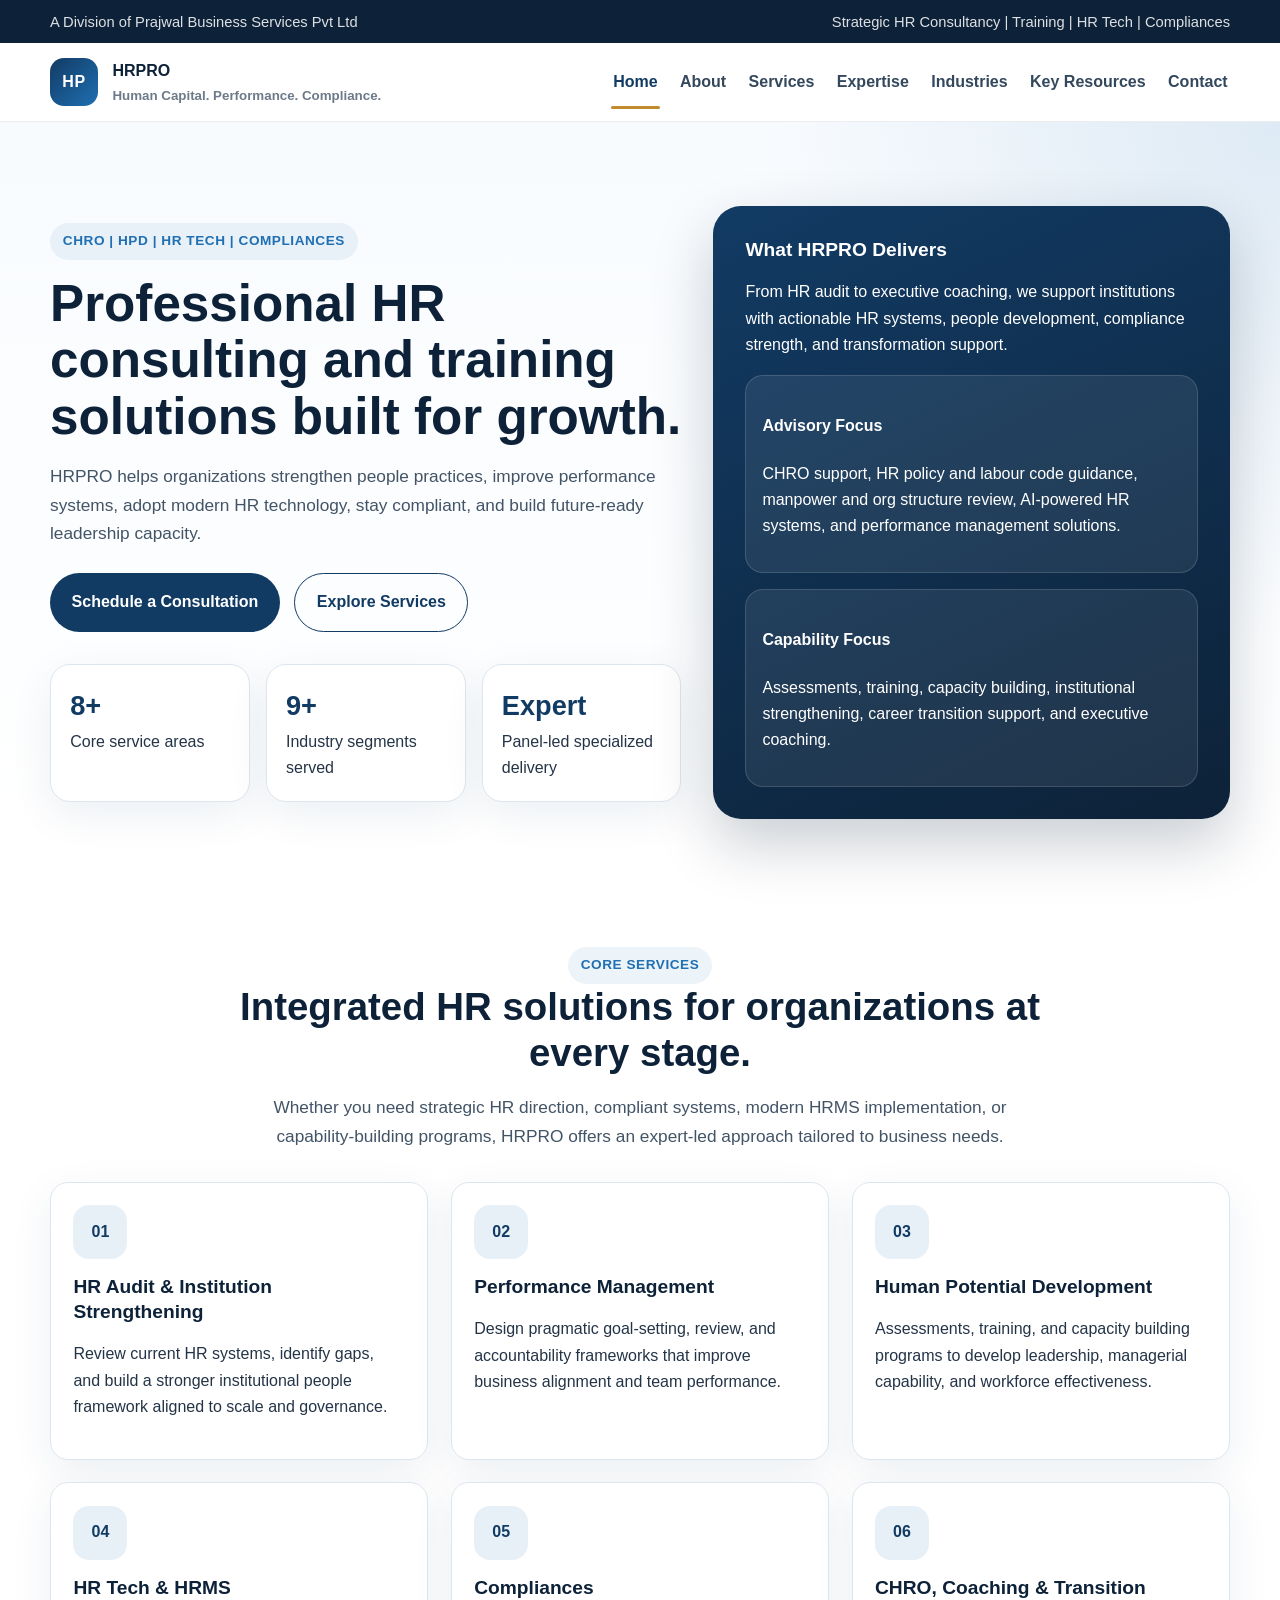
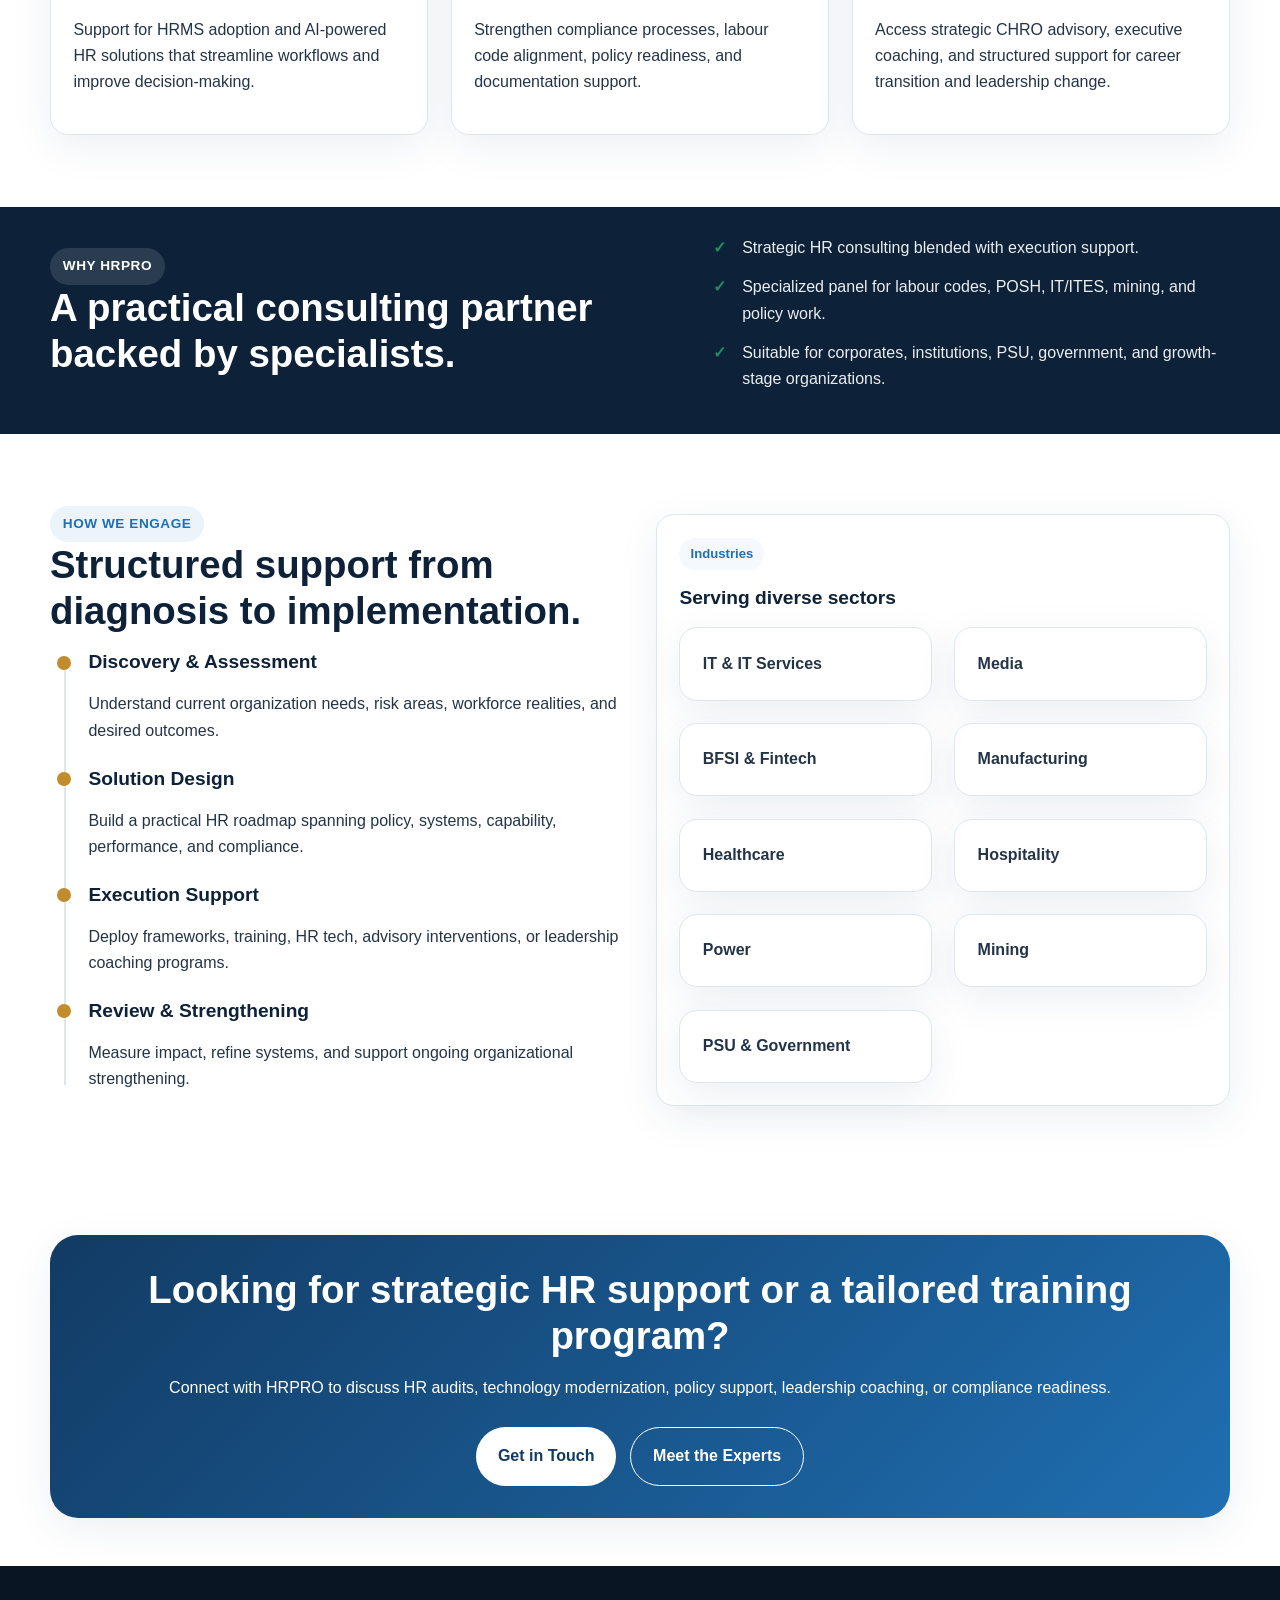
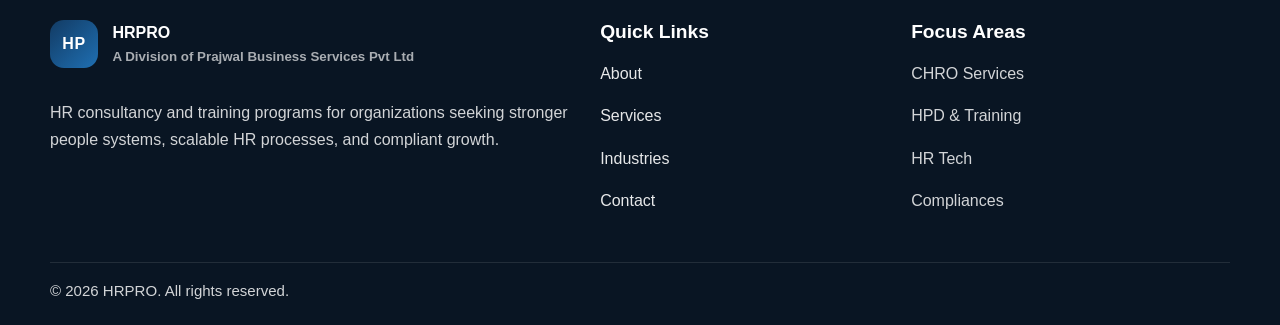
==== index.html @ 4785f55f "Initial commit - HRPro website" ====
<!DOCTYPE html>
<html lang="en">
<head>
  <meta charset="UTF-8" />
  <meta name="viewport" content="width=device-width, initial-scale=1.0" />
  <meta name="description" content="HRPRO offers HR consultancy, training, CHRO services, HR tech, compliances, coaching, and institution strengthening solutions across industries." />
  <title>HRPRO | Strategic HR Consultancy & Training</title>
  <link rel="stylesheet" href="assets/css/styles.css" />
</head>
<body>
  <div class="topbar">
    <div class="container">
      <div>A Division of Prajwal Business Services Pvt Ltd</div>
      <div>Strategic HR Consultancy | Training | HR Tech | Compliances</div>
    </div>
  </div>

  <header>
    <div class="container nav-wrap">
      <a class="logo" href="index.html">
        <span class="logo-mark">HP</span>
        <span>HRPRO<small>Human Capital. Performance. Compliance.</small></span>
      </a>
      <button class="mobile-toggle" aria-label="Toggle menu">☰</button>
      <nav class="nav-links">
        <a href="index.html">Home</a>
        <a href="about.html">About</a>
        <a href="services.html">Services</a>
        <a href="expertise.html">Expertise</a>
        <a href="industries.html">Industries</a>
        <a href="team.html">Key Resources</a>
        <a href="contact.html">Contact</a>
      </nav>
    </div>
  </header>

  <main>
    <section class="hero">
      <div class="container hero-grid">
        <div>
          <span class="eyebrow">CHRO | HPD | HR Tech | Compliances</span>
          <h1>Professional HR consulting and training solutions built for growth.</h1>
          <p class="lead">HRPRO helps organizations strengthen people practices, improve performance systems, adopt modern HR technology, stay compliant, and build future-ready leadership capacity.</p>
          <div class="btn-group">
            <a class="btn btn-primary" href="contact.html">Schedule a Consultation</a>
            <a class="btn btn-outline" href="services.html">Explore Services</a>
          </div>
          <div class="hero-stats">
            <div class="stat-box"><strong>8+</strong><span>Core service areas</span></div>
            <div class="stat-box"><strong>9+</strong><span>Industry segments served</span></div>
            <div class="stat-box"><strong>Expert</strong><span>Panel-led specialized delivery</span></div>
          </div>
        </div>
        <div class="hero-panel">
          <h3>What HRPRO Delivers</h3>
          <p>From HR audit to executive coaching, we support institutions with actionable HR systems, people development, compliance strength, and transformation support.</p>
          <div class="mini-card">
            <h4>Advisory Focus</h4>
            <p>CHRO support, HR policy and labour code guidance, manpower and org structure review, AI-powered HR systems, and performance management solutions.</p>
          </div>
          <div class="mini-card">
            <h4>Capability Focus</h4>
            <p>Assessments, training, capacity building, institutional strengthening, career transition support, and executive coaching.</p>
          </div>
        </div>
      </div>
    </section>

    <section class="section">
      <div class="container">
        <div class="center" style="max-width:820px;margin:0 auto 2rem;">
          <span class="eyebrow">Core Services</span>
          <h2>Integrated HR solutions for organizations at every stage.</h2>
          <p class="lead" style="margin-inline:auto;">Whether you need strategic HR direction, compliant systems, modern HRMS implementation, or capability-building programs, HRPRO offers an expert-led approach tailored to business needs.</p>
        </div>
        <div class="grid grid-3">
          <article class="card service-card">
            <div class="icon">01</div>
            <h3>HR Audit & Institution Strengthening</h3>
            <p>Review current HR systems, identify gaps, and build a stronger institutional people framework aligned to scale and governance.</p>
          </article>
          <article class="card service-card">
            <div class="icon">02</div>
            <h3>Performance Management</h3>
            <p>Design pragmatic goal-setting, review, and accountability frameworks that improve business alignment and team performance.</p>
          </article>
          <article class="card service-card">
            <div class="icon">03</div>
            <h3>Human Potential Development</h3>
            <p>Assessments, training, and capacity building programs to develop leadership, managerial capability, and workforce effectiveness.</p>
          </article>
          <article class="card service-card">
            <div class="icon">04</div>
            <h3>HR Tech & HRMS</h3>
            <p>Support for HRMS adoption and AI-powered HR solutions that streamline workflows and improve decision-making.</p>
          </article>
          <article class="card service-card">
            <div class="icon">05</div>
            <h3>Compliances</h3>
            <p>Strengthen compliance processes, labour code alignment, policy readiness, and documentation support.</p>
          </article>
          <article class="card service-card">
            <div class="icon">06</div>
            <h3>CHRO, Coaching & Transition</h3>
            <p>Access strategic CHRO advisory, executive coaching, and structured support for career transition and leadership change.</p>
          </article>
        </div>
      </div>
    </section>

    <section class="strip">
      <div class="container">
        <div>
          <span class="eyebrow" style="background:rgba(255,255,255,.12);color:#fff;">Why HRPRO</span>
          <h2 style="color:#fff;">A practical consulting partner backed by specialists.</h2>
        </div>
        <ul class="checklist" style="color:rgba(255,255,255,.92);margin:0;">
          <li>Strategic HR consulting blended with execution support.</li>
          <li>Specialized panel for labour codes, POSH, IT/ITES, mining, and policy work.</li>
          <li>Suitable for corporates, institutions, PSU, government, and growth-stage organizations.</li>
        </ul>
      </div>
    </section>

    <section class="section">
      <div class="container split">
        <div>
          <span class="eyebrow">How We Engage</span>
          <h2>Structured support from diagnosis to implementation.</h2>
          <div class="timeline">
            <div class="timeline-item">
              <h3>Discovery & Assessment</h3>
              <p>Understand current organization needs, risk areas, workforce realities, and desired outcomes.</p>
            </div>
            <div class="timeline-item">
              <h3>Solution Design</h3>
              <p>Build a practical HR roadmap spanning policy, systems, capability, performance, and compliance.</p>
            </div>
            <div class="timeline-item">
              <h3>Execution Support</h3>
              <p>Deploy frameworks, training, HR tech, advisory interventions, or leadership coaching programs.</p>
            </div>
            <div class="timeline-item">
              <h3>Review & Strengthening</h3>
              <p>Measure impact, refine systems, and support ongoing organizational strengthening.</p>
            </div>
          </div>
        </div>
        <div class="card">
          <span class="badge">Industries</span>
          <h3 style="margin-top:1rem;">Serving diverse sectors</h3>
          <div class="grid grid-2" style="margin-top:1rem;">
            <div class="card industry-card"><strong>IT & IT Services</strong></div>
            <div class="card industry-card"><strong>Media</strong></div>
            <div class="card industry-card"><strong>BFSI & Fintech</strong></div>
            <div class="card industry-card"><strong>Manufacturing</strong></div>
            <div class="card industry-card"><strong>Healthcare</strong></div>
            <div class="card industry-card"><strong>Hospitality</strong></div>
            <div class="card industry-card"><strong>Power</strong></div>
            <div class="card industry-card"><strong>Mining</strong></div>
            <div class="card industry-card"><strong>PSU & Government</strong></div>
          </div>
        </div>
      </div>
    </section>

    <section class="section-sm">
      <div class="container">
        <div class="cta-box center">
          <h2>Looking for strategic HR support or a tailored training program?</h2>
          <p>Connect with HRPRO to discuss HR audits, technology modernization, policy support, leadership coaching, or compliance readiness.</p>
          <div class="btn-group" style="justify-content:center;">
            <a class="btn btn-primary" href="contact.html" style="background:#fff;color:var(--primary);">Get in Touch</a>
            <a class="btn btn-outline" href="team.html" style="border-color:#fff;color:#fff;">Meet the Experts</a>
          </div>
        </div>
      </div>
    </section>
  </main>

  <footer>
    <div class="container footer-grid">
      <div>
        <a class="logo" href="index.html" style="color:#fff; margin-bottom:1rem; display:inline-flex;">
          <span class="logo-mark">HP</span>
          <span>HRPRO<small style="color:rgba(255,255,255,.65);">A Division of Prajwal Business Services Pvt Ltd</small></span>
        </a>
        <p>HR consultancy and training programs for organizations seeking stronger people systems, scalable HR processes, and compliant growth.</p>
      </div>
      <div>
        <h3 style="color:#fff;">Quick Links</h3>
        <p><a href="about.html">About</a></p>
        <p><a href="services.html">Services</a></p>
        <p><a href="industries.html">Industries</a></p>
        <p><a href="contact.html">Contact</a></p>
      </div>
      <div>
        <h3 style="color:#fff;">Focus Areas</h3>
        <p>CHRO Services</p>
        <p>HPD & Training</p>
        <p>HR Tech</p>
        <p>Compliances</p>
      </div>
    </div>
    <div class="container footer-bottom">© 2026 HRPRO. All rights reserved.</div>
  </footer>
  <script src="assets/js/script.js"></script>
</body>
</html>
---- assets/css/styles.css ----
:root {
  --primary: #123b64;
  --secondary: #1f6fb2;
  --accent: #c28b2c;
  --dark: #0d2238;
  --text: #243447;
  --muted: #6c7a89;
  --light: #f5f8fc;
  --white: #ffffff;
  --border: #dde6ef;
  --success: #1f8f5f;
  --danger: #c94343;
  --shadow: 0 12px 40px rgba(18, 59, 100, 0.08);
  --radius: 18px;
  --container: 1180px;
}

* { box-sizing: border-box; }
html { scroll-behavior: smooth; }
body {
  margin: 0;
  font-family: Arial, Helvetica, sans-serif;
  color: var(--text);
  background: var(--white);
  line-height: 1.65;
}
img { max-width: 100%; display: block; }
a { color: inherit; text-decoration: none; }
ul { padding-left: 1.1rem; }
.container { width: min(100% - 2rem, var(--container)); margin: 0 auto; }
.section { padding: 72px 0; }
.section-sm { padding: 48px 0; }
.eyebrow {
  display: inline-flex;
  align-items: center;
  gap: .45rem;
  padding: .45rem .8rem;
  border-radius: 999px;
  background: rgba(31,111,178,.08);
  color: var(--secondary);
  font-size: .85rem;
  font-weight: 700;
  letter-spacing: .04em;
  text-transform: uppercase;
}
.page-hero .eyebrow, .hero .eyebrow { margin-bottom: 1rem; }
.h1, h1 { font-size: clamp(2rem, 4vw, 3.6rem); line-height: 1.1; margin: 0 0 1rem; color: var(--dark); }
.h2, h2 { font-size: clamp(1.6rem, 3vw, 2.4rem); line-height: 1.2; margin: 0 0 1rem; color: var(--dark); }
.h3, h3 { font-size: 1.2rem; line-height: 1.3; margin: 0 0 .7rem; color: var(--dark); }
p.lead { font-size: 1.08rem; color: #425466; max-width: 760px; }
.muted { color: var(--muted); }
.center { text-align: center; }
.grid { display: grid; gap: 1.4rem; }
.grid-2 { grid-template-columns: repeat(2, minmax(0, 1fr)); }
.grid-3 { grid-template-columns: repeat(3, minmax(0, 1fr)); }
.grid-4 { grid-template-columns: repeat(4, minmax(0, 1fr)); }
.card {
  background: var(--white);
  border: 1px solid var(--border);
  border-radius: var(--radius);
  padding: 1.4rem;
  box-shadow: var(--shadow);
}
.badge {
  display: inline-block;
  padding: .35rem .7rem;
  border-radius: 999px;
  background: var(--light);
  color: var(--secondary);
  font-size: .82rem;
  font-weight: 700;
}
.btn-group { display: flex; flex-wrap: wrap; gap: .9rem; margin-top: 1.6rem; }
.btn {
  display: inline-flex;
  align-items: center;
  justify-content: center;
  gap: .5rem;
  border: none;
  border-radius: 999px;
  padding: .95rem 1.35rem;
  font-weight: 700;
  transition: .25s ease;
  cursor: pointer;
}
.btn-primary { background: var(--primary); color: var(--white); }
.btn-primary:hover { background: var(--dark); transform: translateY(-1px); }
.btn-outline { border: 1px solid var(--primary); color: var(--primary); background: transparent; }
.btn-outline:hover { background: var(--light); }
.topbar {
  background: var(--dark);
  color: rgba(255,255,255,.86);
  font-size: .92rem;
}
.topbar .container {
  display: flex;
  align-items: center;
  justify-content: space-between;
  gap: 1rem;
  padding: .6rem 0;
}
header {
  position: sticky;
  top: 0;
  z-index: 50;
  background: rgba(255,255,255,.95);
  backdrop-filter: blur(8px);
  border-bottom: 1px solid rgba(13,34,56,.08);
}
.nav-wrap {
  display: flex;
  align-items: center;
  justify-content: space-between;
  gap: 1.2rem;
  min-height: 78px;
}
.logo {
  display: flex;
  align-items: center;
  gap: .9rem;
  font-weight: 800;
  color: var(--dark);
}
.logo-mark {
  width: 48px;
  height: 48px;
  border-radius: 14px;
  display: grid;
  place-items: center;
  color: white;
  background: linear-gradient(135deg, var(--primary), var(--secondary));
  font-weight: 800;
  letter-spacing: .04em;
}
.logo small { display: block; color: var(--muted); font-weight: 600; }
.nav-links {
  display: flex;
  align-items: center;
  gap: 1.1rem;
}
.nav-links a {
  font-weight: 700;
  color: #34485d;
  padding: .5rem .15rem;
  position: relative;
}
.nav-links a.active,
.nav-links a:hover { color: var(--primary); }
.nav-links a.active::after,
.nav-links a:hover::after {
  content: "";
  position: absolute;
  left: 0; right: 0; bottom: -.35rem;
  height: 3px;
  border-radius: 999px;
  background: var(--accent);
}
.mobile-toggle {
  display: none;
  background: transparent;
  border: none;
  font-size: 1.6rem;
  cursor: pointer;
}
.hero {
  padding: 84px 0 56px;
  background:
    radial-gradient(circle at top right, rgba(31,111,178,.12), transparent 35%),
    linear-gradient(180deg, #f8fbfe 0%, #fff 100%);
}
.hero-grid {
  display: grid;
  grid-template-columns: 1.1fr .9fr;
  gap: 2rem;
  align-items: center;
}
.hero-stats {
  display: grid;
  grid-template-columns: repeat(3, minmax(0, 1fr));
  gap: 1rem;
  margin-top: 2rem;
}
.stat-box {
  background: var(--white);
  border-radius: 20px;
  padding: 1.2rem;
  border: 1px solid var(--border);
  box-shadow: var(--shadow);
}
.stat-box strong { font-size: 1.7rem; color: var(--primary); display: block; }
.hero-panel {
  position: relative;
  background: linear-gradient(155deg, var(--primary), var(--dark));
  color: var(--white);
  border-radius: 28px;
  padding: 2rem;
  box-shadow: 0 25px 60px rgba(13, 34, 56, .22);
}
.hero-panel h3, .hero-panel h4 { color: white; }
.hero-panel .mini-card {
  background: rgba(255,255,255,.08);
  border: 1px solid rgba(255,255,255,.14);
  border-radius: 18px;
  padding: 1rem;
  margin-top: 1rem;
}
.page-hero {
  padding: 70px 0 38px;
  background: linear-gradient(180deg, #f7faff 0%, #fff 100%);
  border-bottom: 1px solid var(--border);
}
.feature-card, .service-card, .team-card, .industry-card, .resource-card {
  height: 100%;
}
.icon {
  width: 54px;
  height: 54px;
  border-radius: 16px;
  display: grid;
  place-items: center;
  background: rgba(31,111,178,.1);
  color: var(--primary);
  font-weight: 800;
  margin-bottom: 1rem;
}
.split {
  display: grid;
  grid-template-columns: 1fr 1fr;
  gap: 2rem;
  align-items: center;
}
.strip {
  background: var(--dark);
  color: white;
}
.strip .container {
  display: grid;
  grid-template-columns: 1.1fr .9fr;
  gap: 2rem;
  align-items: center;
  padding: 28px 0;
}
.checklist { list-style: none; padding: 0; margin: 1.2rem 0 0; }
.checklist li {
  position: relative;
  padding-left: 1.8rem;
  margin-bottom: .8rem;
}
.checklist li::before {
  content: "✓";
  position: absolute;
  left: 0;
  top: 0;
  color: var(--success);
  font-weight: 800;
}
.timeline { position: relative; }
.timeline::before {
  content: "";
  position: absolute;
  left: 14px;
  top: 8px;
  bottom: 8px;
  width: 2px;
  background: var(--border);
}
.timeline-item {
  position: relative;
  padding-left: 2.4rem;
  margin-bottom: 1.4rem;
}
.timeline-item::before {
  content: "";
  position: absolute;
  left: 7px;
  top: .35rem;
  width: 14px;
  height: 14px;
  border-radius: 50%;
  background: var(--accent);
}
.table-like {
  display: grid;
  gap: 1rem;
}
.table-like .row {
  display: grid;
  grid-template-columns: 220px 1fr;
  gap: 1rem;
  padding: 1rem 0;
  border-bottom: 1px solid var(--border);
}
.contact-grid {
  display: grid;
  grid-template-columns: .9fr 1.1fr;
  gap: 2rem;
}
.contact-card { background: linear-gradient(160deg, var(--dark), var(--primary)); color: white; }
.contact-card h3, .contact-card h4 { color: white; }
.form-group { margin-bottom: 1rem; }
label { display: block; font-weight: 700; margin-bottom: .4rem; }
input, textarea, select {
  width: 100%;
  padding: .9rem 1rem;
  border-radius: 14px;
  border: 1px solid #cad6e3;
  font: inherit;
  background: white;
}
textarea { min-height: 140px; resize: vertical; }
.form-status {
  margin-top: 1rem;
  font-weight: 700;
}
.form-status.success { color: var(--success); }
.form-status.error { color: var(--danger); }
.cta-box {
  background: linear-gradient(135deg, var(--primary), var(--secondary));
  color: white;
  border-radius: 28px;
  padding: 2rem;
  box-shadow: var(--shadow);
}
.cta-box h2, .cta-box p { color: white; }
footer {
  background: #091523;
  color: rgba(255,255,255,.82);
  padding-top: 54px;
}
.footer-grid {
  display: grid;
  grid-template-columns: 1.3fr .7fr .8fr;
  gap: 2rem;
}
.footer-grid a { color: rgba(255,255,255,.9); }
.footer-bottom {
  margin-top: 2rem;
  border-top: 1px solid rgba(255,255,255,.1);
  padding: 1rem 0 1.3rem;
  font-size: .94rem;
}
.notice {
  padding: 1rem 1.1rem;
  background: #fff8e8;
  border: 1px solid #f1dfa3;
  border-radius: 16px;
}
@media (max-width: 980px) {
  .hero-grid, .split, .contact-grid, .strip .container, .footer-grid, .grid-4 { grid-template-columns: 1fr; }
  .grid-3 { grid-template-columns: repeat(2, minmax(0,1fr)); }
  .grid-2 { grid-template-columns: 1fr; }
  .hero-stats { grid-template-columns: 1fr; }
  .nav-links {
    position: absolute;
    inset: calc(100% + 1px) 1rem auto 1rem;
    background: white;
    border: 1px solid var(--border);
    border-radius: 20px;
    box-shadow: var(--shadow);
    padding: 1rem;
    display: none;
    flex-direction: column;
    align-items: flex-start;
  }
  .nav-links.show { display: flex; }
  .mobile-toggle { display: block; }
}
@media (max-width: 680px) {
  .section { padding: 58px 0; }
  .grid-3 { grid-template-columns: 1fr; }
  .table-like .row { grid-template-columns: 1fr; }
  .topbar .container { flex-direction: column; align-items: flex-start; }
}
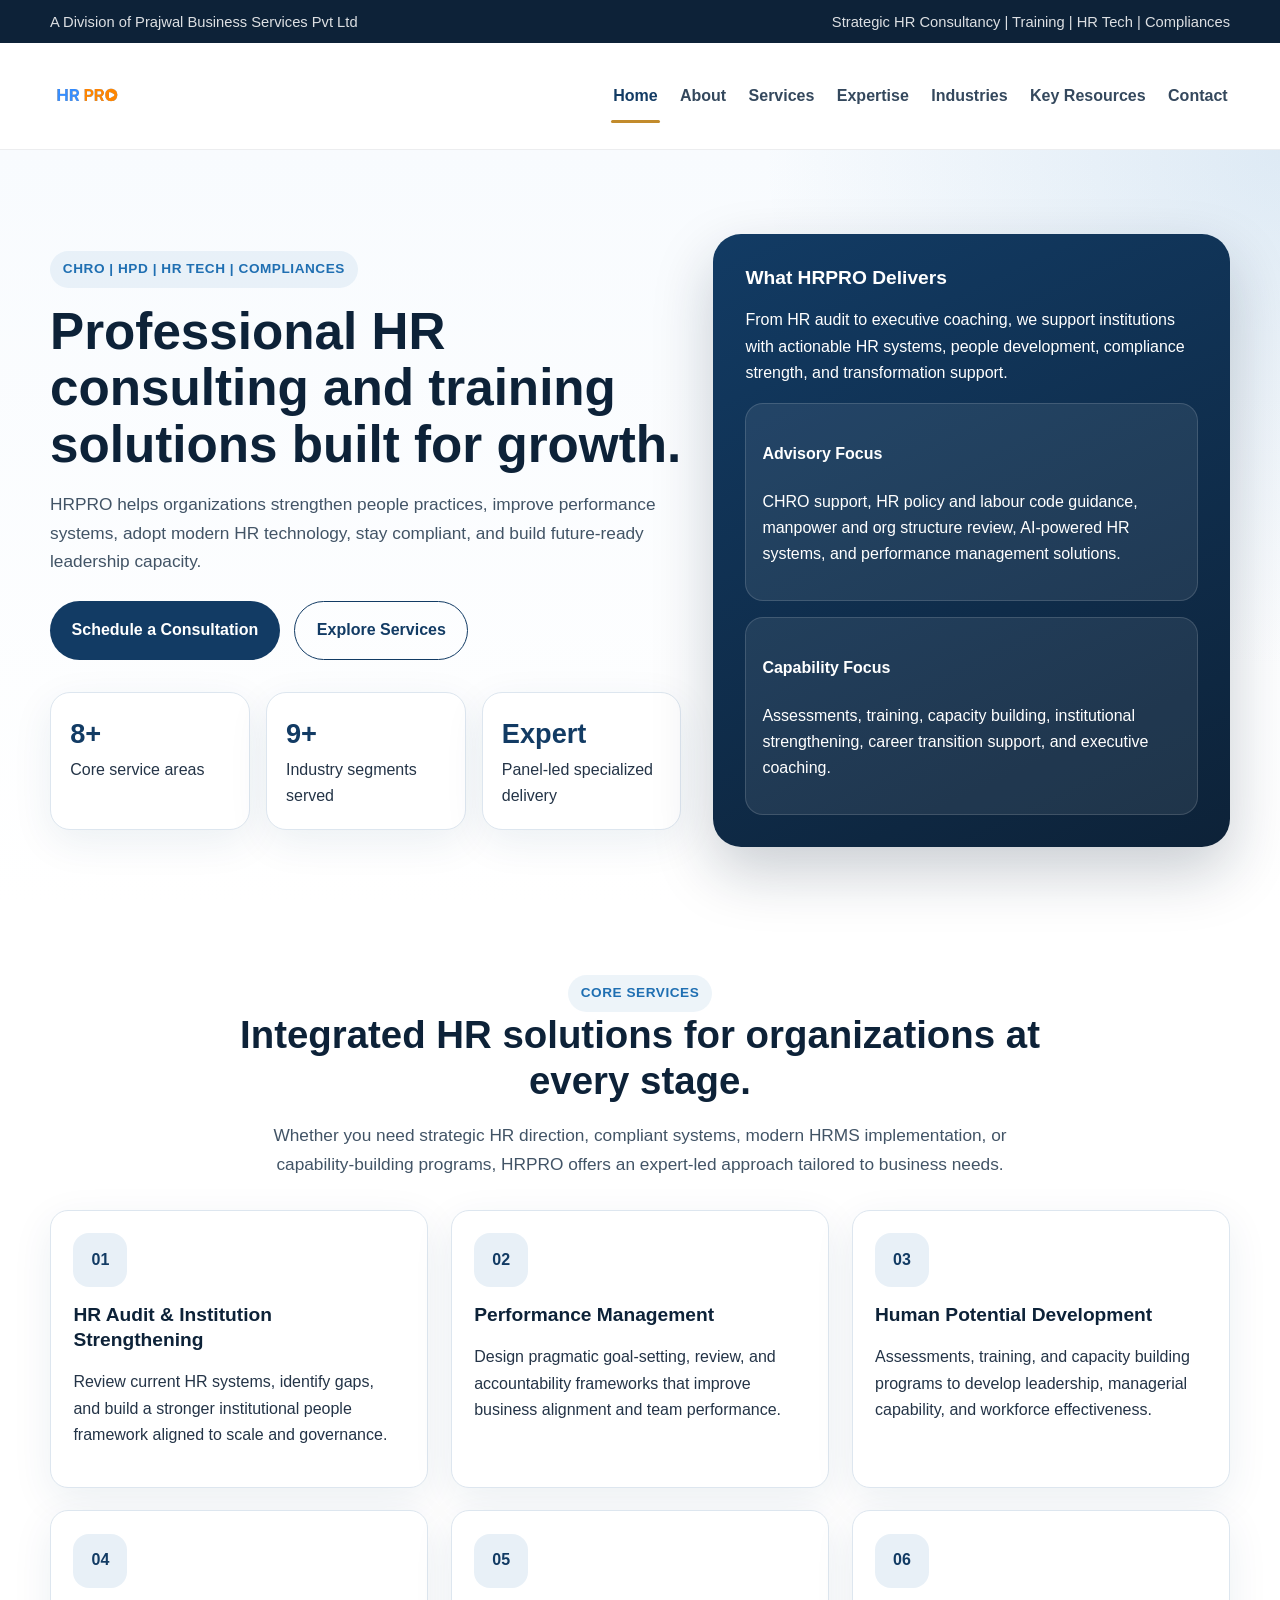
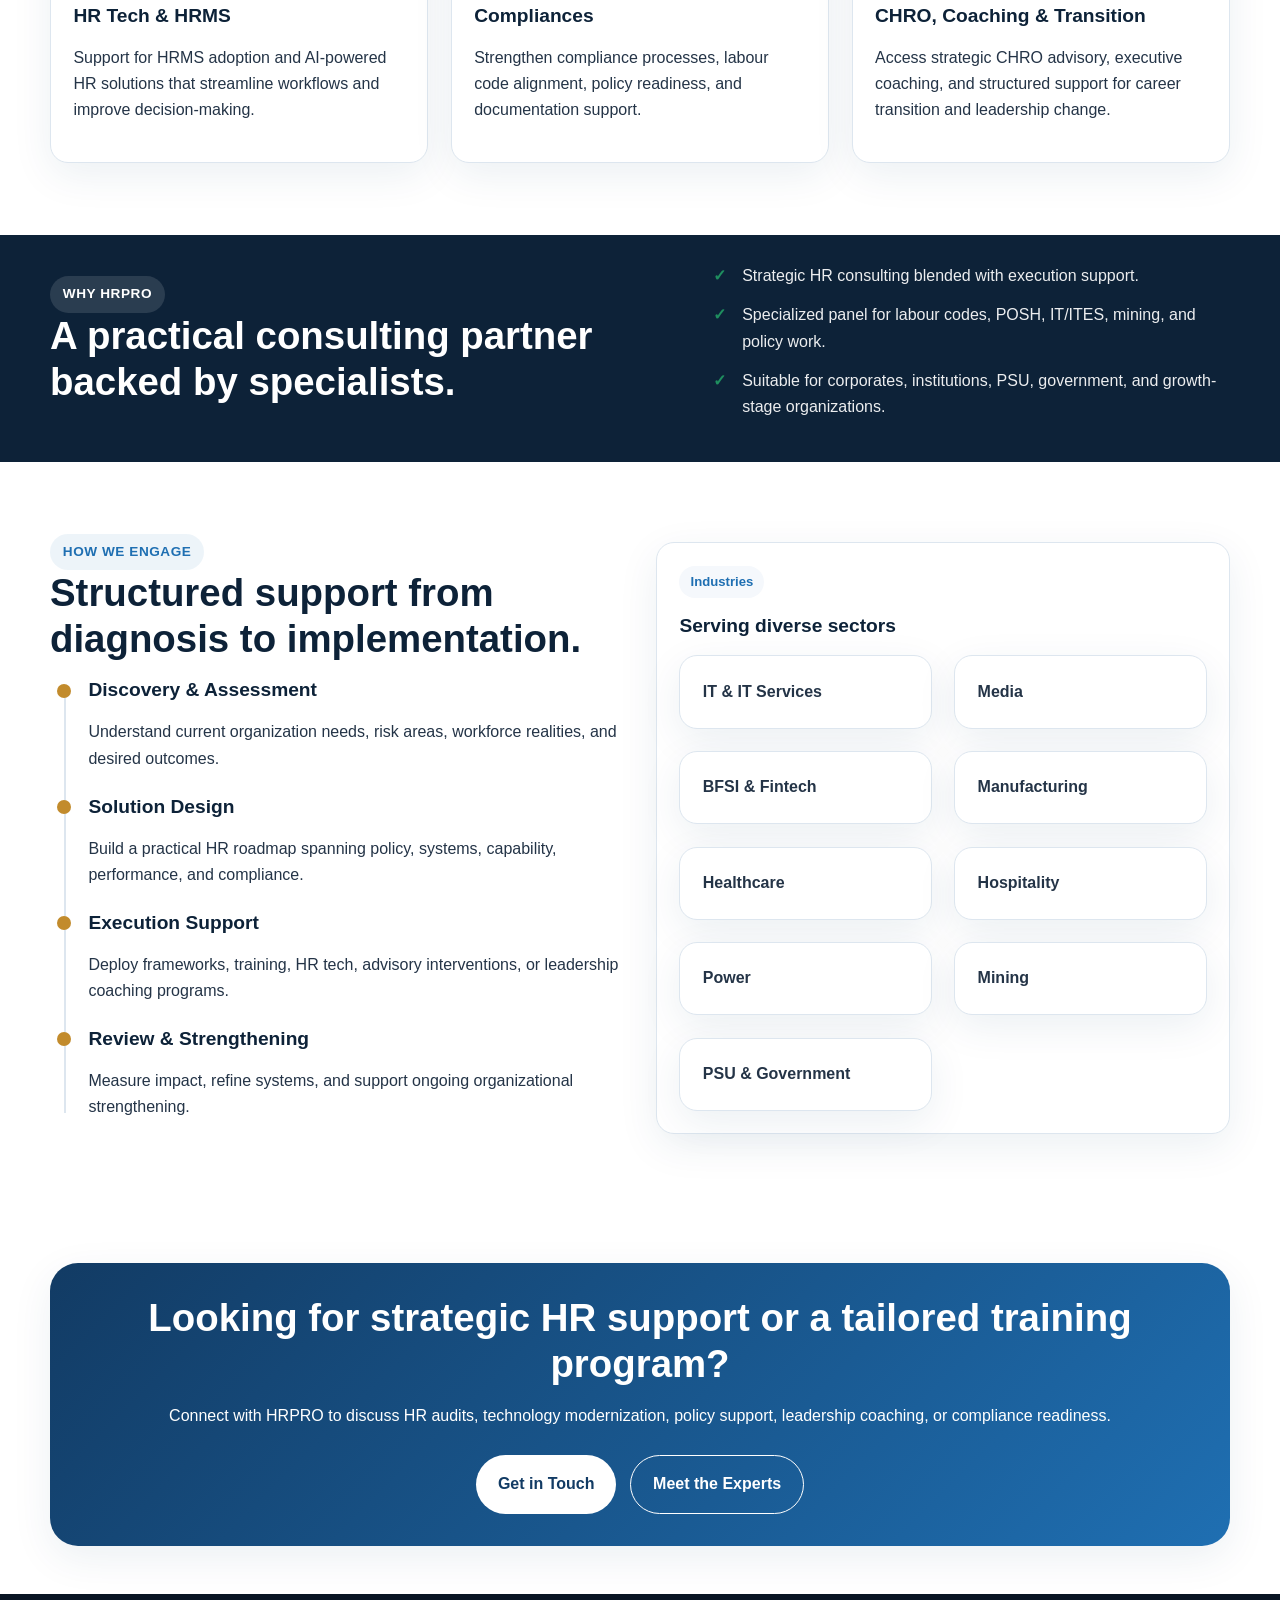
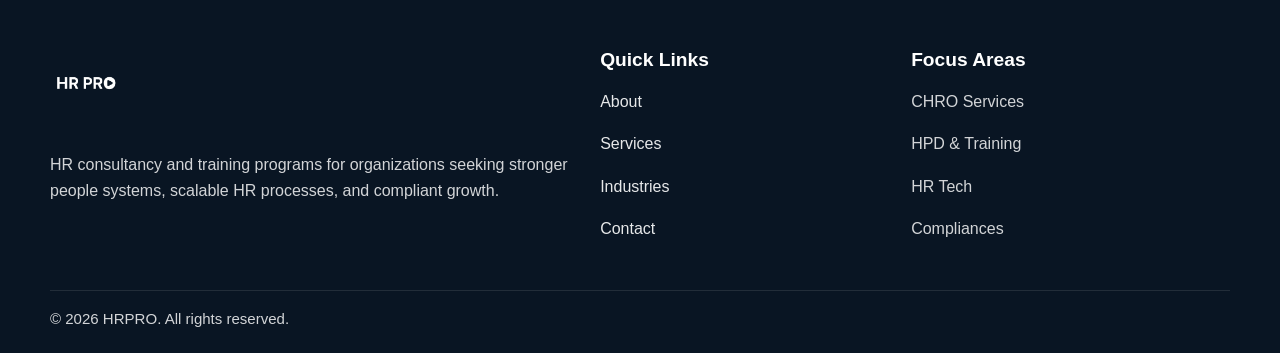
==== commit a4edd597: "logo" ====
--- a/index.html
+++ b/index.html
@@ -17,11 +17,7 @@
 
   <header>
     <div class="container nav-wrap">
-      <a class="logo" href="index.html">
-        <span class="logo-mark">HP</span>
-        <span>HRPRO<small>Human Capital. Performance. Compliance.</small></span>
-      </a>
-      <button class="mobile-toggle" aria-label="Toggle menu">☰</button>
+      <a class="logo" href="index.html"><img src="assets/img/logo.svg" alt="HRPRO logo" class="site-logo" /></a><button class="mobile-toggle" aria-label="Toggle menu">☰</button>
       <nav class="nav-links">
         <a href="index.html">Home</a>
         <a href="about.html">About</a>
@@ -181,10 +177,7 @@
   <footer>
     <div class="container footer-grid">
       <div>
-        <a class="logo" href="index.html" style="color:#fff; margin-bottom:1rem; display:inline-flex;">
-          <span class="logo-mark">HP</span>
-          <span>HRPRO<small style="color:rgba(255,255,255,.65);">A Division of Prajwal Business Services Pvt Ltd</small></span>
-        </a>
+        <a class="logo footer-logo" href="index.html" aria-label="HRPRO home"><img src="assets/img/logo.svg" alt="HRPRO logo" class="site-logo footer-site-logo" /></a>
         <p>HR consultancy and training programs for organizations seeking stronger people systems, scalable HR processes, and compliant growth.</p>
       </div>
       <div>
--- a/assets/css/styles.css
+++ b/assets/css/styles.css
@@ -111,28 +111,30 @@
   display: flex;
   align-items: center;
   justify-content: space-between;
-  gap: 1.2rem;
-  min-height: 78px;
+  gap: 1.5rem;
+  min-height: 106px;
+  padding: .7rem 0;
 }
 .logo {
-  display: flex;
-  align-items: center;
-  gap: .9rem;
-  font-weight: 800;
-  color: var(--dark);
-}
-.logo-mark {
-  width: 48px;
-  height: 48px;
-  border-radius: 14px;
-  display: grid;
-  place-items: center;
-  color: white;
-  background: linear-gradient(135deg, var(--primary), var(--secondary));
-  font-weight: 800;
-  letter-spacing: .04em;
-}
-.logo small { display: block; color: var(--muted); font-weight: 600; }
+  display: inline-flex;
+  align-items: center;
+  flex: 0 0 auto;
+}
+.site-logo {
+  height: 74px;
+  width: auto;
+  display: block;
+}
+.footer-logo {
+  margin-bottom: 1rem;
+  display: inline-flex;
+}
+.footer-site-logo {
+  height: 72px;
+  width: auto;
+  display: block;
+  filter: brightness(0) invert(1);
+}
 .nav-links {
   display: flex;
   align-items: center;
@@ -371,3 +373,21 @@
   .table-like .row { grid-template-columns: 1fr; }
   .topbar .container { flex-direction: column; align-items: flex-start; }
 }
+
+@media (max-width: 980px) {
+  .nav-wrap { min-height: 92px; }
+  .site-logo { height: 62px; }
+  .footer-site-logo { height: 62px; }
+}
+
+@media (max-width: 768px) {
+  .nav-wrap { min-height: 84px; }
+  .site-logo { height: 56px; }
+  .footer-site-logo { height: 56px; }
+}
+
+@media (max-width: 480px) {
+  .nav-wrap { min-height: 78px; }
+  .site-logo { height: 50px; }
+  .footer-site-logo { height: 50px; }
+}
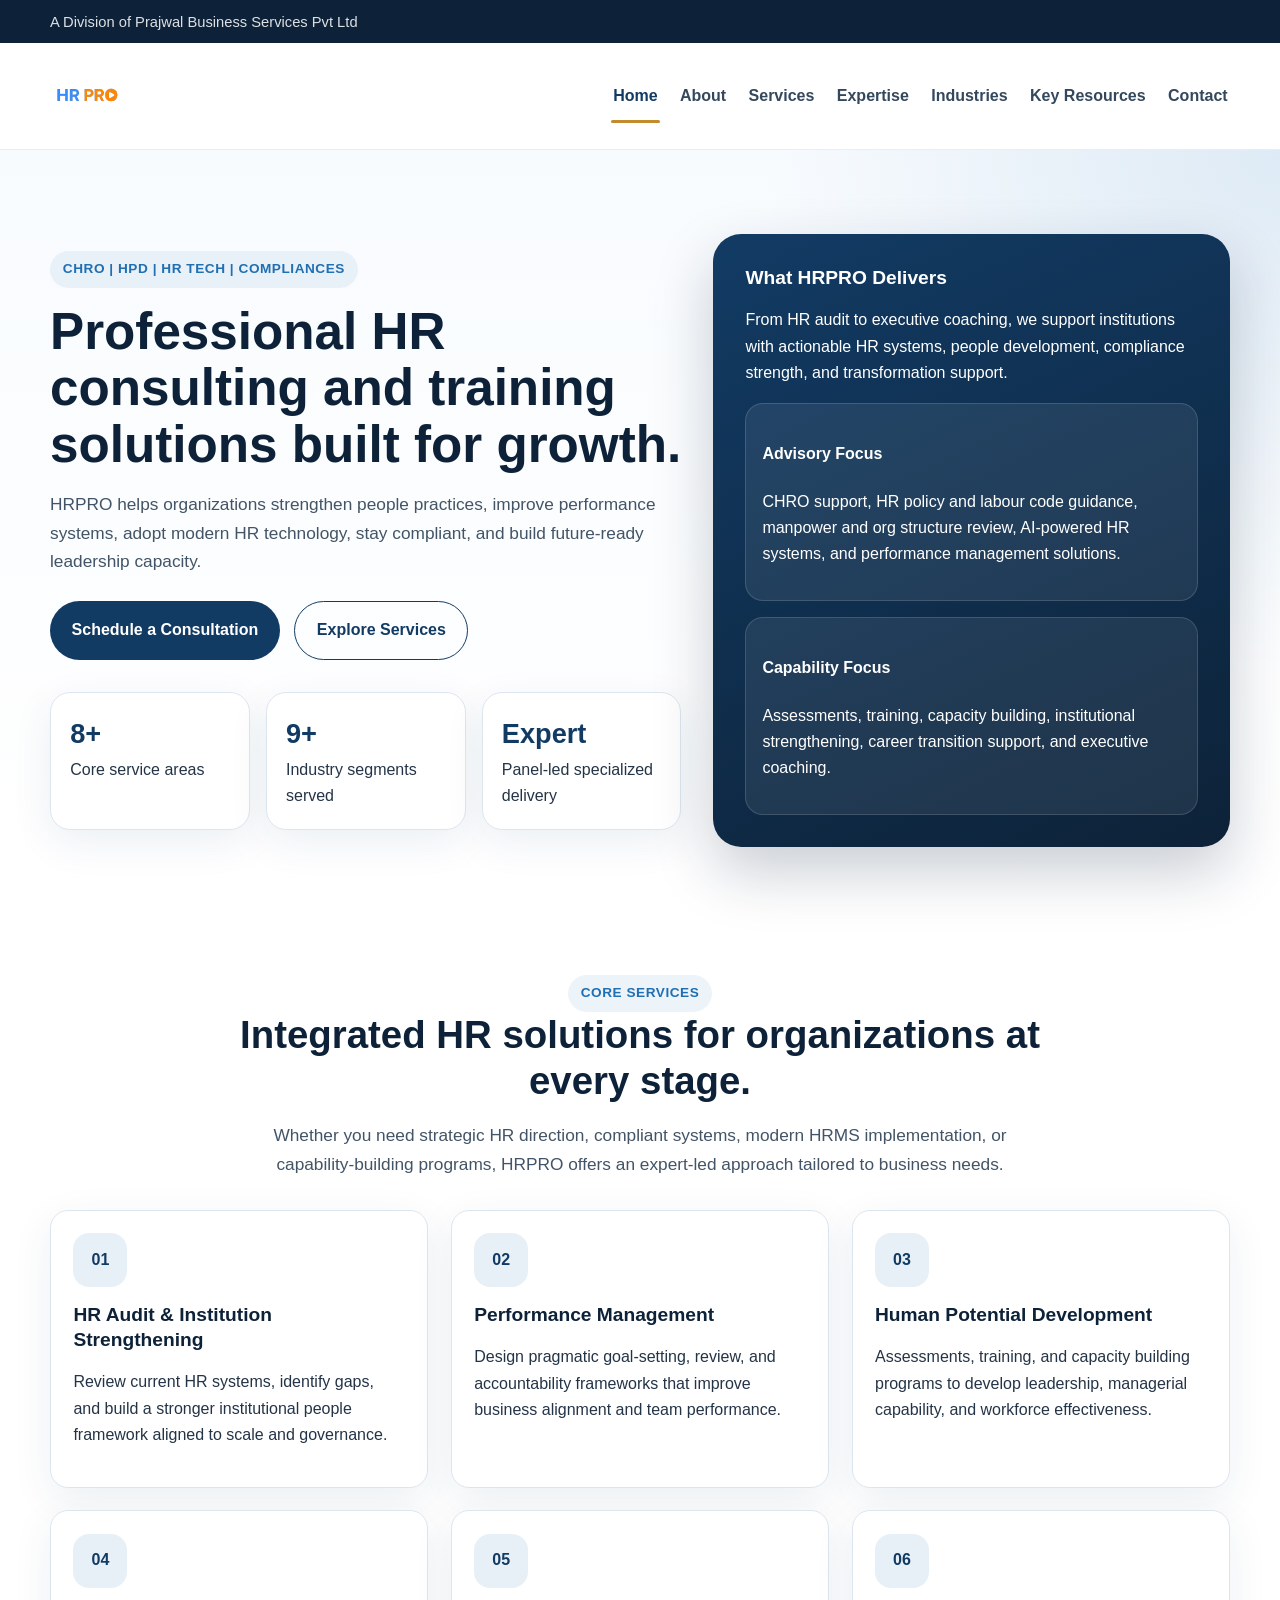
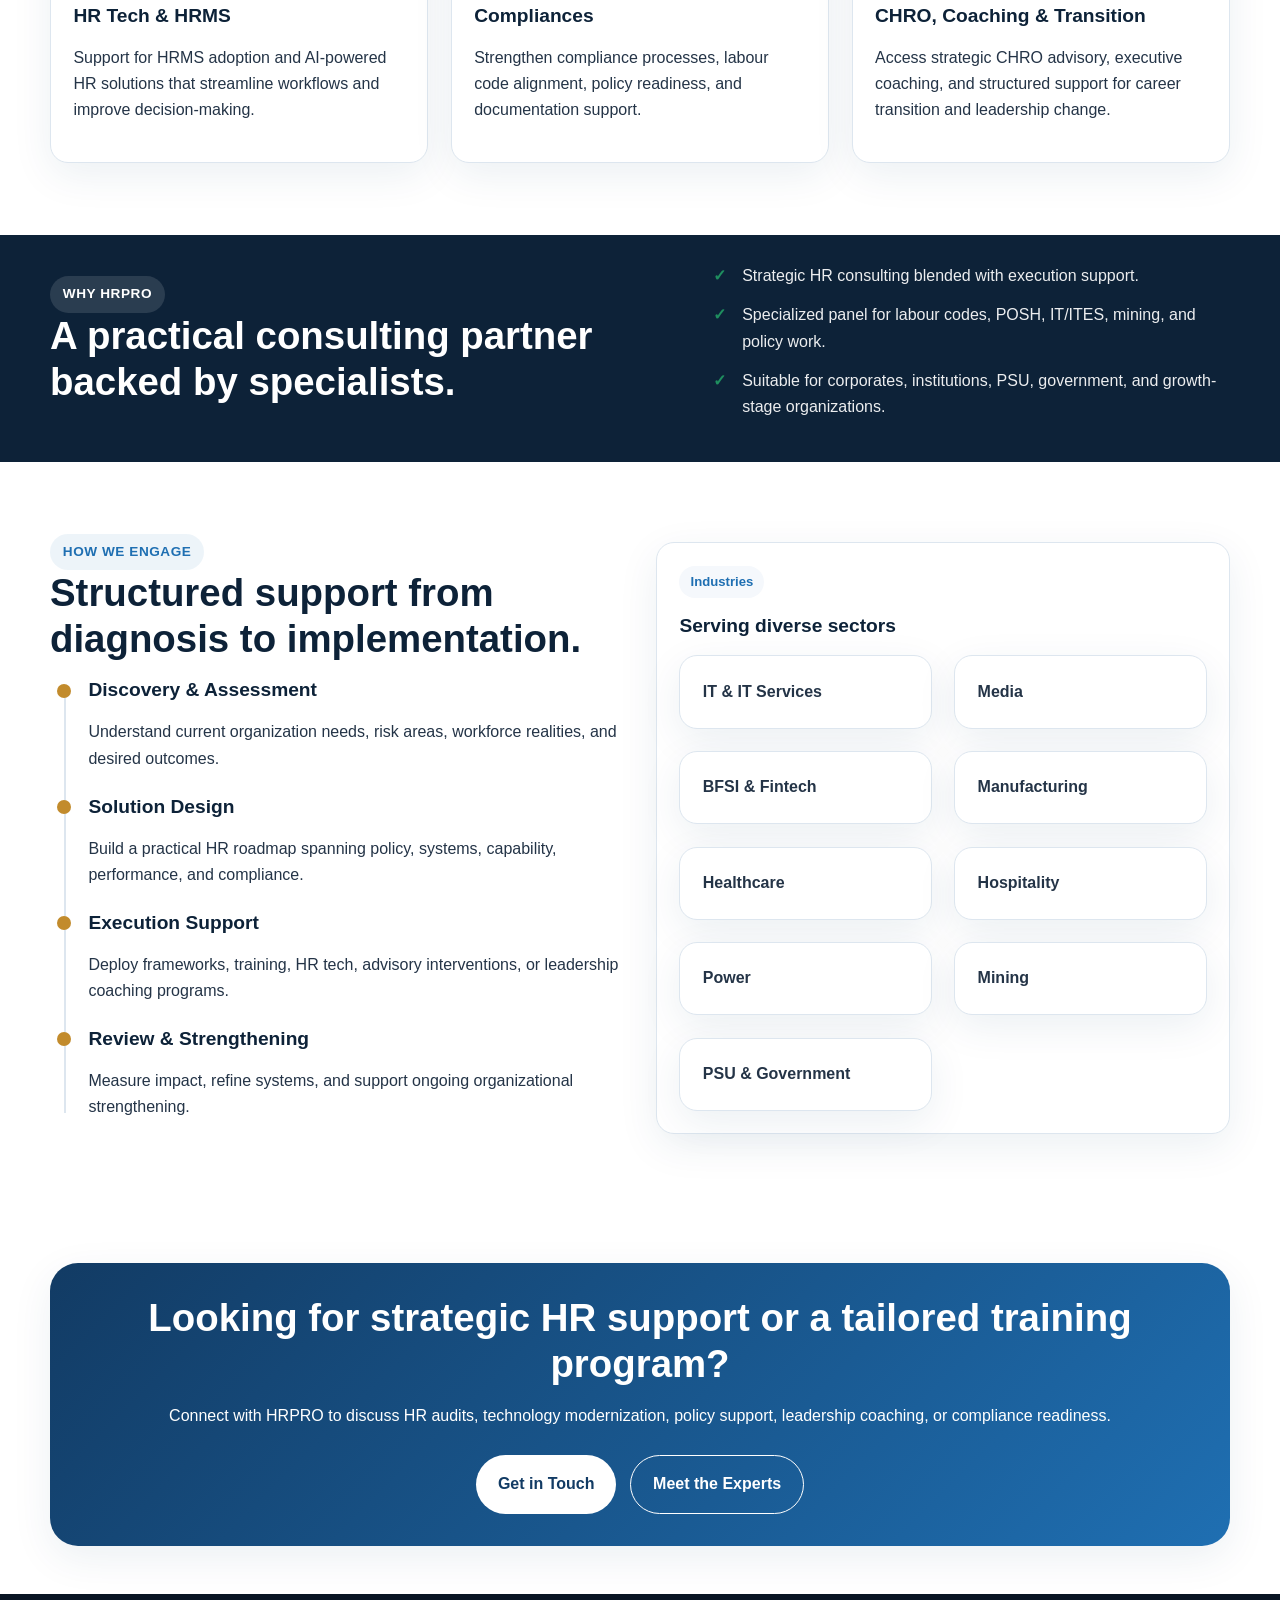
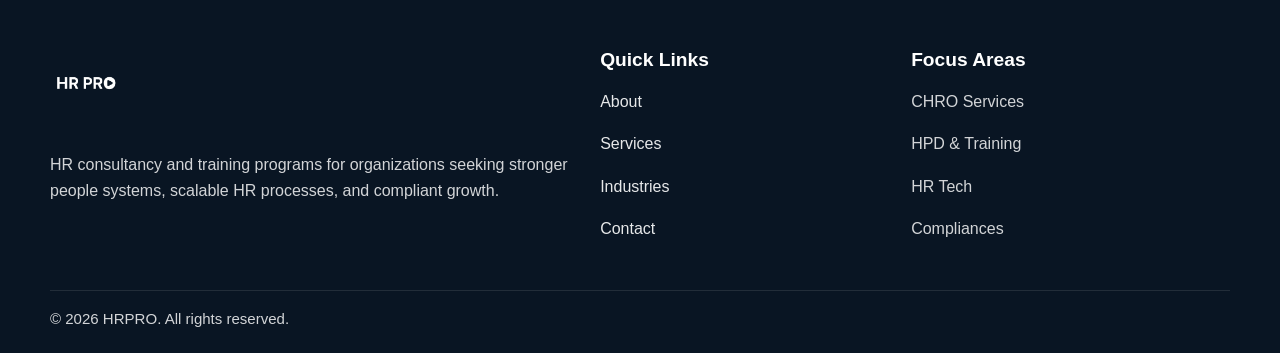
==== commit f6727307: "Update index.html" ====
--- a/index.html
+++ b/index.html
@@ -11,7 +11,6 @@
   <div class="topbar">
     <div class="container">
       <div>A Division of Prajwal Business Services Pvt Ltd</div>
-      <div>Strategic HR Consultancy | Training | HR Tech | Compliances</div>
     </div>
   </div>
 
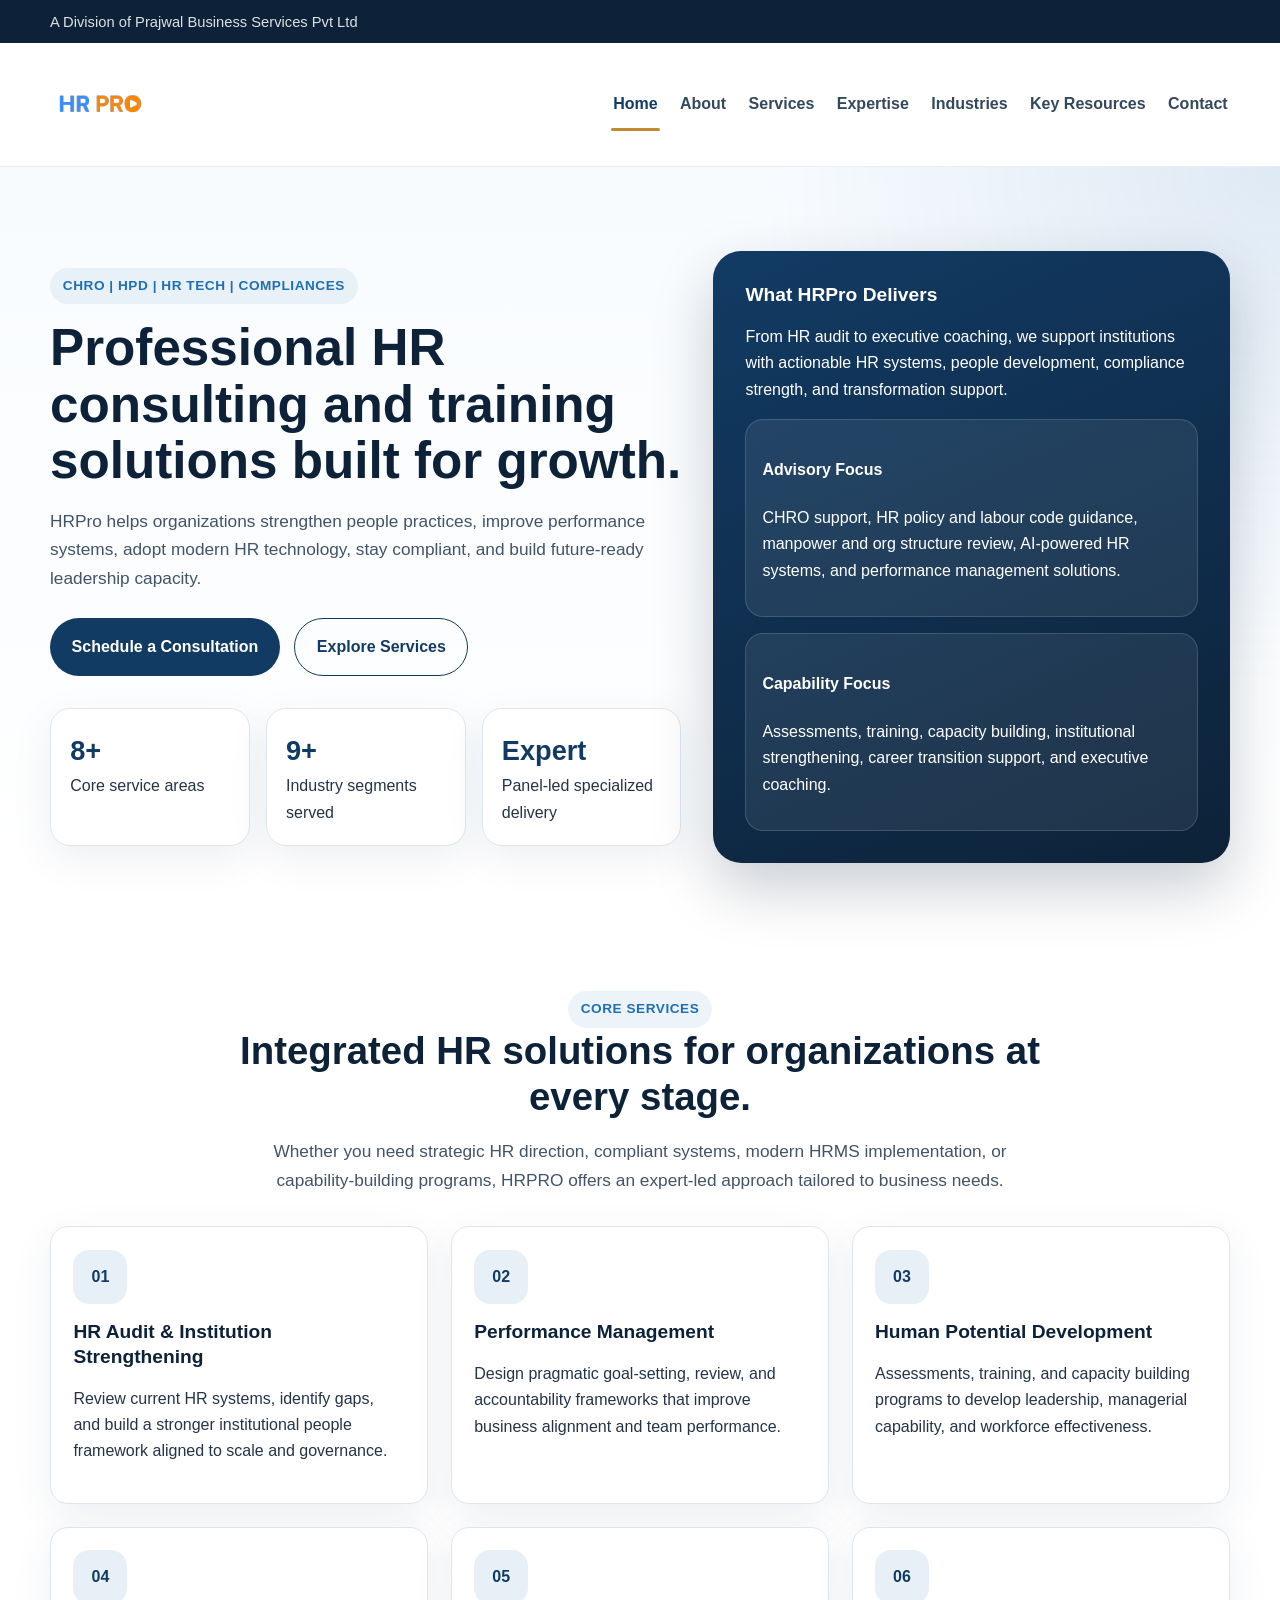
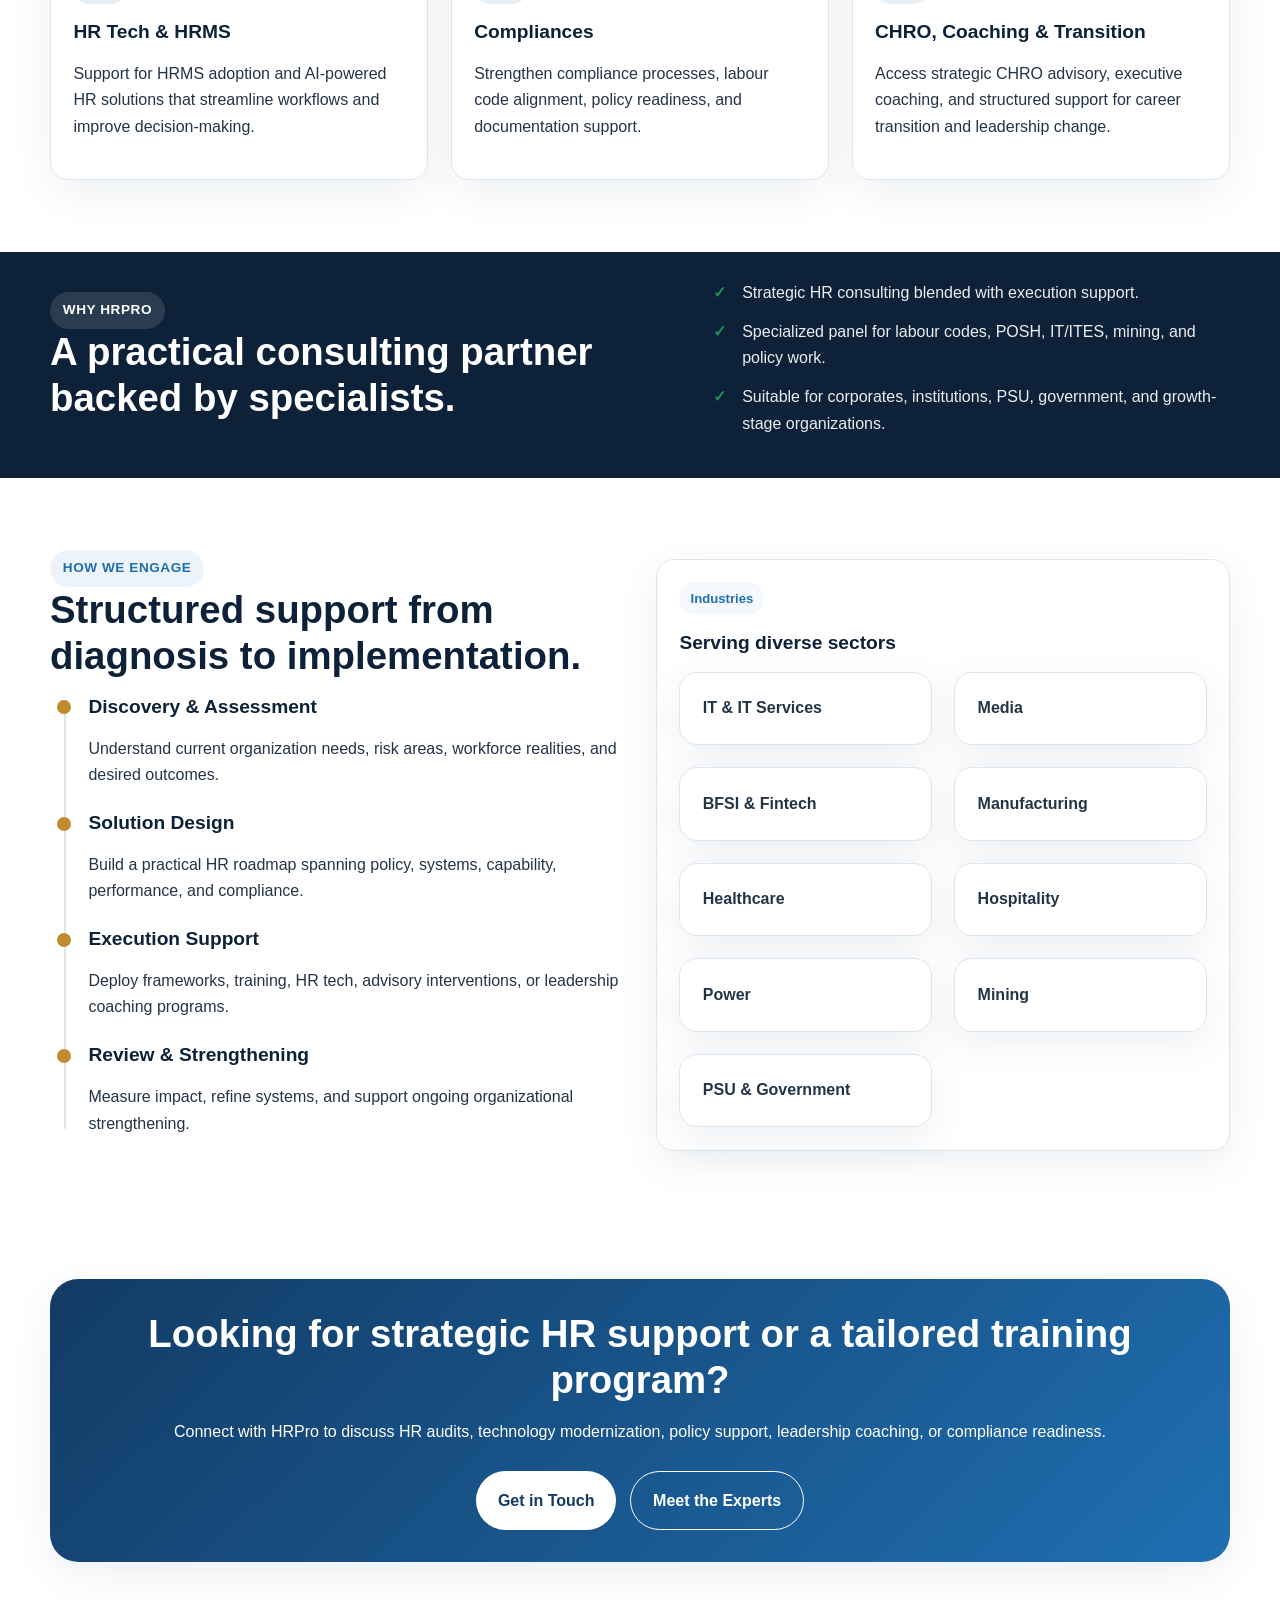
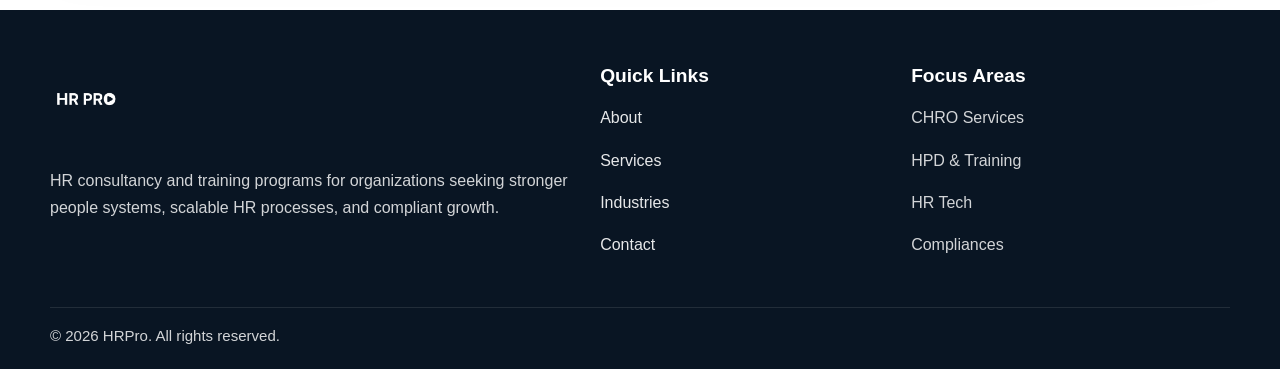
==== commit c5d5fc68: "Update index.html" ====
--- a/index.html
+++ b/index.html
@@ -3,8 +3,8 @@
 <head>
   <meta charset="UTF-8" />
   <meta name="viewport" content="width=device-width, initial-scale=1.0" />
-  <meta name="description" content="HRPRO offers HR consultancy, training, CHRO services, HR tech, compliances, coaching, and institution strengthening solutions across industries." />
-  <title>HRPRO | Strategic HR Consultancy & Training</title>
+  <meta name="description" content="HRPro offers HR consultancy, training, CHRO services, HR tech, compliances, coaching, and institution strengthening solutions across industries." />
+  <title>HRPro | Strategic HR Consultancy & Training</title>
   <link rel="stylesheet" href="assets/css/styles.css" />
 </head>
 <body>
@@ -16,7 +16,7 @@
 
   <header>
     <div class="container nav-wrap">
-      <a class="logo" href="index.html"><img src="assets/img/logo.svg" alt="HRPRO logo" class="site-logo" /></a><button class="mobile-toggle" aria-label="Toggle menu">☰</button>
+      <a class="logo" href="index.html"><img src="assets/img/logo.svg" alt="HRPro logo" class="site-logo" /></a><button class="mobile-toggle" aria-label="Toggle menu">☰</button>
       <nav class="nav-links">
         <a href="index.html">Home</a>
         <a href="about.html">About</a>
@@ -35,7 +35,7 @@
         <div>
           <span class="eyebrow">CHRO | HPD | HR Tech | Compliances</span>
           <h1>Professional HR consulting and training solutions built for growth.</h1>
-          <p class="lead">HRPRO helps organizations strengthen people practices, improve performance systems, adopt modern HR technology, stay compliant, and build future-ready leadership capacity.</p>
+          <p class="lead">HRPro helps organizations strengthen people practices, improve performance systems, adopt modern HR technology, stay compliant, and build future-ready leadership capacity.</p>
           <div class="btn-group">
             <a class="btn btn-primary" href="contact.html">Schedule a Consultation</a>
             <a class="btn btn-outline" href="services.html">Explore Services</a>
@@ -47,7 +47,7 @@
           </div>
         </div>
         <div class="hero-panel">
-          <h3>What HRPRO Delivers</h3>
+          <h3>What HRPro Delivers</h3>
           <p>From HR audit to executive coaching, we support institutions with actionable HR systems, people development, compliance strength, and transformation support.</p>
           <div class="mini-card">
             <h4>Advisory Focus</h4>
@@ -106,7 +106,7 @@
     <section class="strip">
       <div class="container">
         <div>
-          <span class="eyebrow" style="background:rgba(255,255,255,.12);color:#fff;">Why HRPRO</span>
+          <span class="eyebrow" style="background:rgba(255,255,255,.12);color:#fff;">Why HRPro</span>
           <h2 style="color:#fff;">A practical consulting partner backed by specialists.</h2>
         </div>
         <ul class="checklist" style="color:rgba(255,255,255,.92);margin:0;">
@@ -163,7 +163,7 @@
       <div class="container">
         <div class="cta-box center">
           <h2>Looking for strategic HR support or a tailored training program?</h2>
-          <p>Connect with HRPRO to discuss HR audits, technology modernization, policy support, leadership coaching, or compliance readiness.</p>
+          <p>Connect with HRPro to discuss HR audits, technology modernization, policy support, leadership coaching, or compliance readiness.</p>
           <div class="btn-group" style="justify-content:center;">
             <a class="btn btn-primary" href="contact.html" style="background:#fff;color:var(--primary);">Get in Touch</a>
             <a class="btn btn-outline" href="team.html" style="border-color:#fff;color:#fff;">Meet the Experts</a>
@@ -176,7 +176,7 @@
   <footer>
     <div class="container footer-grid">
       <div>
-        <a class="logo footer-logo" href="index.html" aria-label="HRPRO home"><img src="assets/img/logo.svg" alt="HRPRO logo" class="site-logo footer-site-logo" /></a>
+        <a class="logo footer-logo" href="index.html" aria-label="HRPro home"><img src="assets/img/logo.svg" alt="HRPro logo" class="site-logo footer-site-logo" /></a>
         <p>HR consultancy and training programs for organizations seeking stronger people systems, scalable HR processes, and compliant growth.</p>
       </div>
       <div>
@@ -194,7 +194,7 @@
         <p>Compliances</p>
       </div>
     </div>
-    <div class="container footer-bottom">© 2026 HRPRO. All rights reserved.</div>
+    <div class="container footer-bottom">© 2026 HRPro. All rights reserved.</div>
   </footer>
   <script src="assets/js/script.js"></script>
 </body>
--- a/assets/css/styles.css
+++ b/assets/css/styles.css
@@ -121,7 +121,7 @@
   flex: 0 0 auto;
 }
 .site-logo {
-  height: 74px;
+  height: 100px;
   width: auto;
   display: block;
 }
@@ -376,18 +376,18 @@
 
 @media (max-width: 980px) {
   .nav-wrap { min-height: 92px; }
-  .site-logo { height: 62px; }
+  .site-logo { height: 82px; }
   .footer-site-logo { height: 62px; }
 }
 
 @media (max-width: 768px) {
   .nav-wrap { min-height: 84px; }
-  .site-logo { height: 56px; }
+  .site-logo { height: 75px; }
   .footer-site-logo { height: 56px; }
 }
 
 @media (max-width: 480px) {
   .nav-wrap { min-height: 78px; }
-  .site-logo { height: 50px; }
+  .site-logo { height: 66px; }
   .footer-site-logo { height: 50px; }
 }
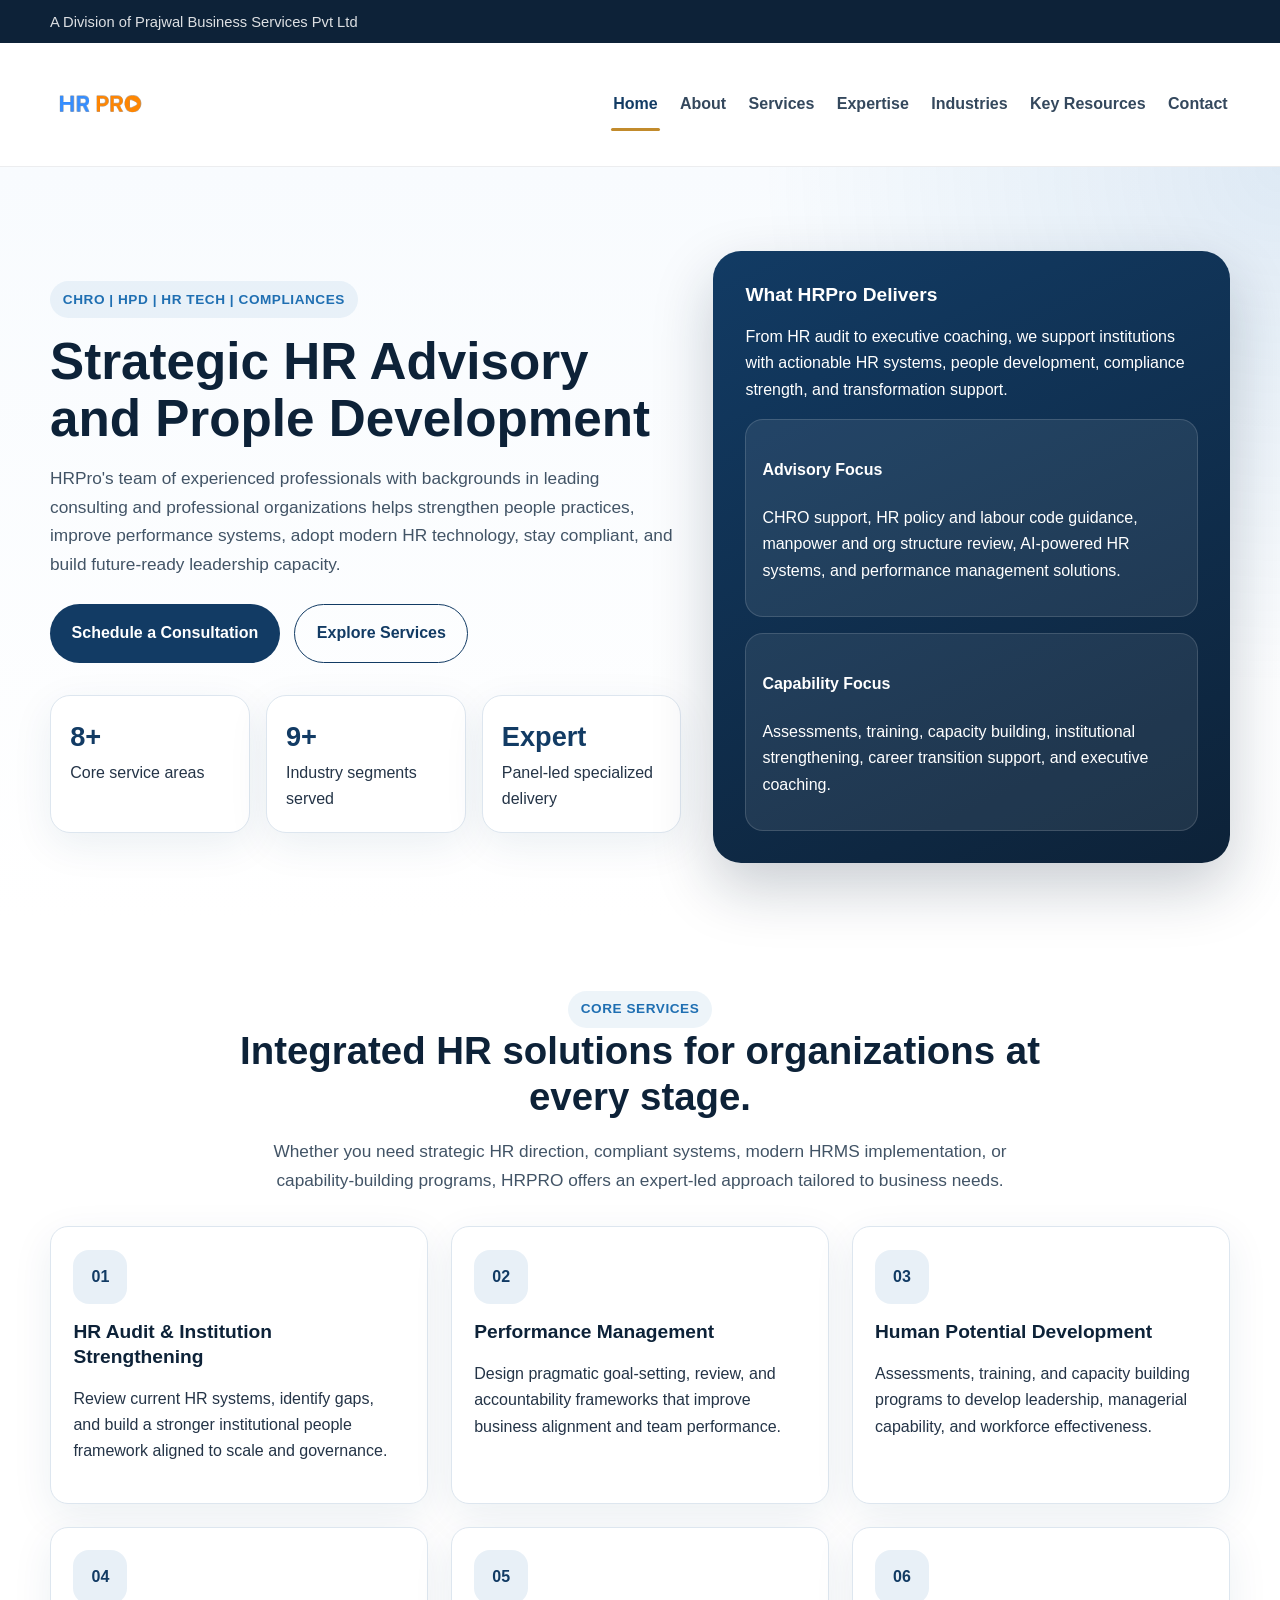
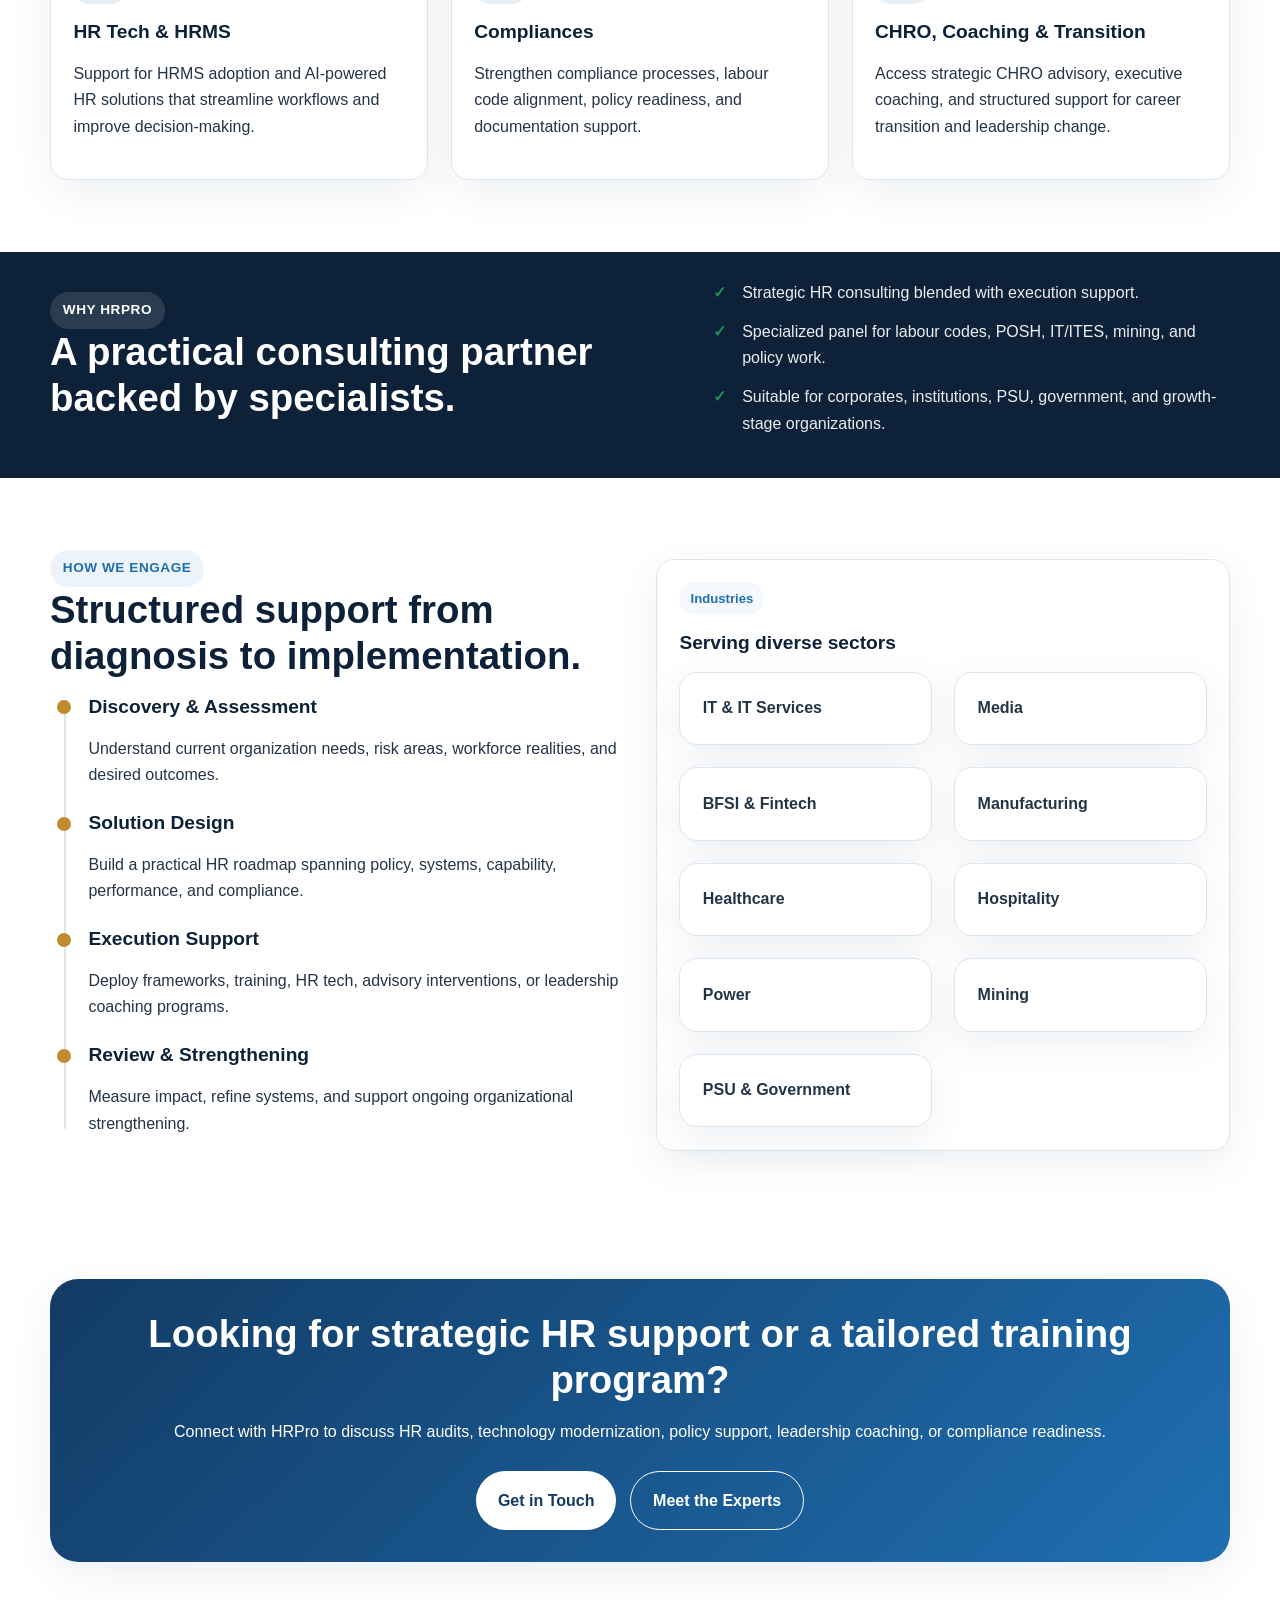
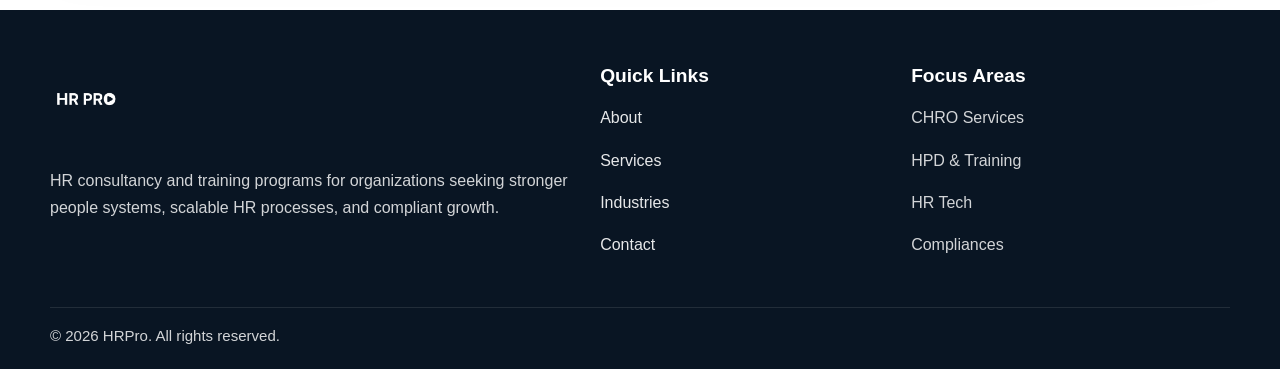
==== commit b24ed5a2: "Update index.html" ====
--- a/index.html
+++ b/index.html
@@ -34,8 +34,8 @@
       <div class="container hero-grid">
         <div>
           <span class="eyebrow">CHRO | HPD | HR Tech | Compliances</span>
-          <h1>Professional HR consulting and training solutions built for growth.</h1>
-          <p class="lead">HRPro helps organizations strengthen people practices, improve performance systems, adopt modern HR technology, stay compliant, and build future-ready leadership capacity.</p>
+          <h1>Strategic HR Advisory and Prople Development</h1>
+          <p class="lead">HRPro's team of experienced professionals with backgrounds in leading consulting and professional organizations helps strengthen people practices, improve performance systems, adopt modern HR technology, stay compliant, and build future-ready leadership capacity.</p>
           <div class="btn-group">
             <a class="btn btn-primary" href="contact.html">Schedule a Consultation</a>
             <a class="btn btn-outline" href="services.html">Explore Services</a>
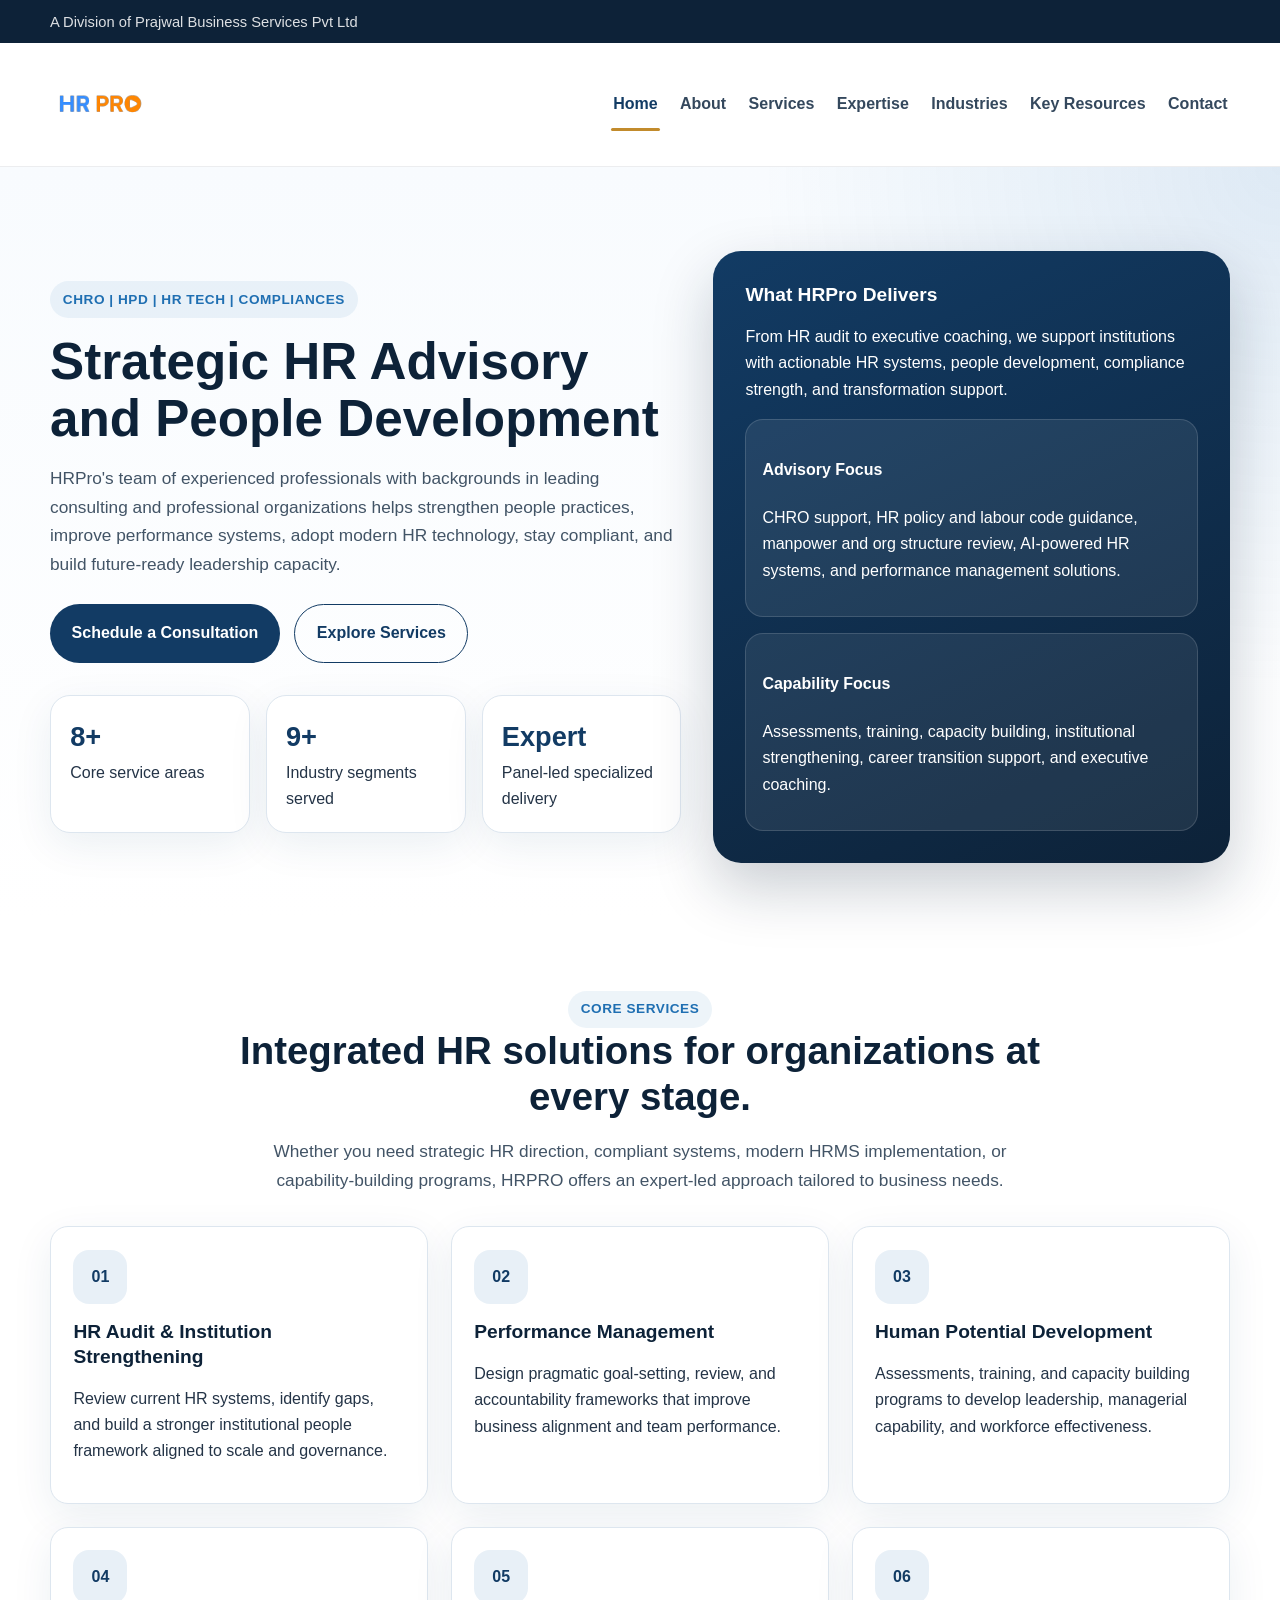
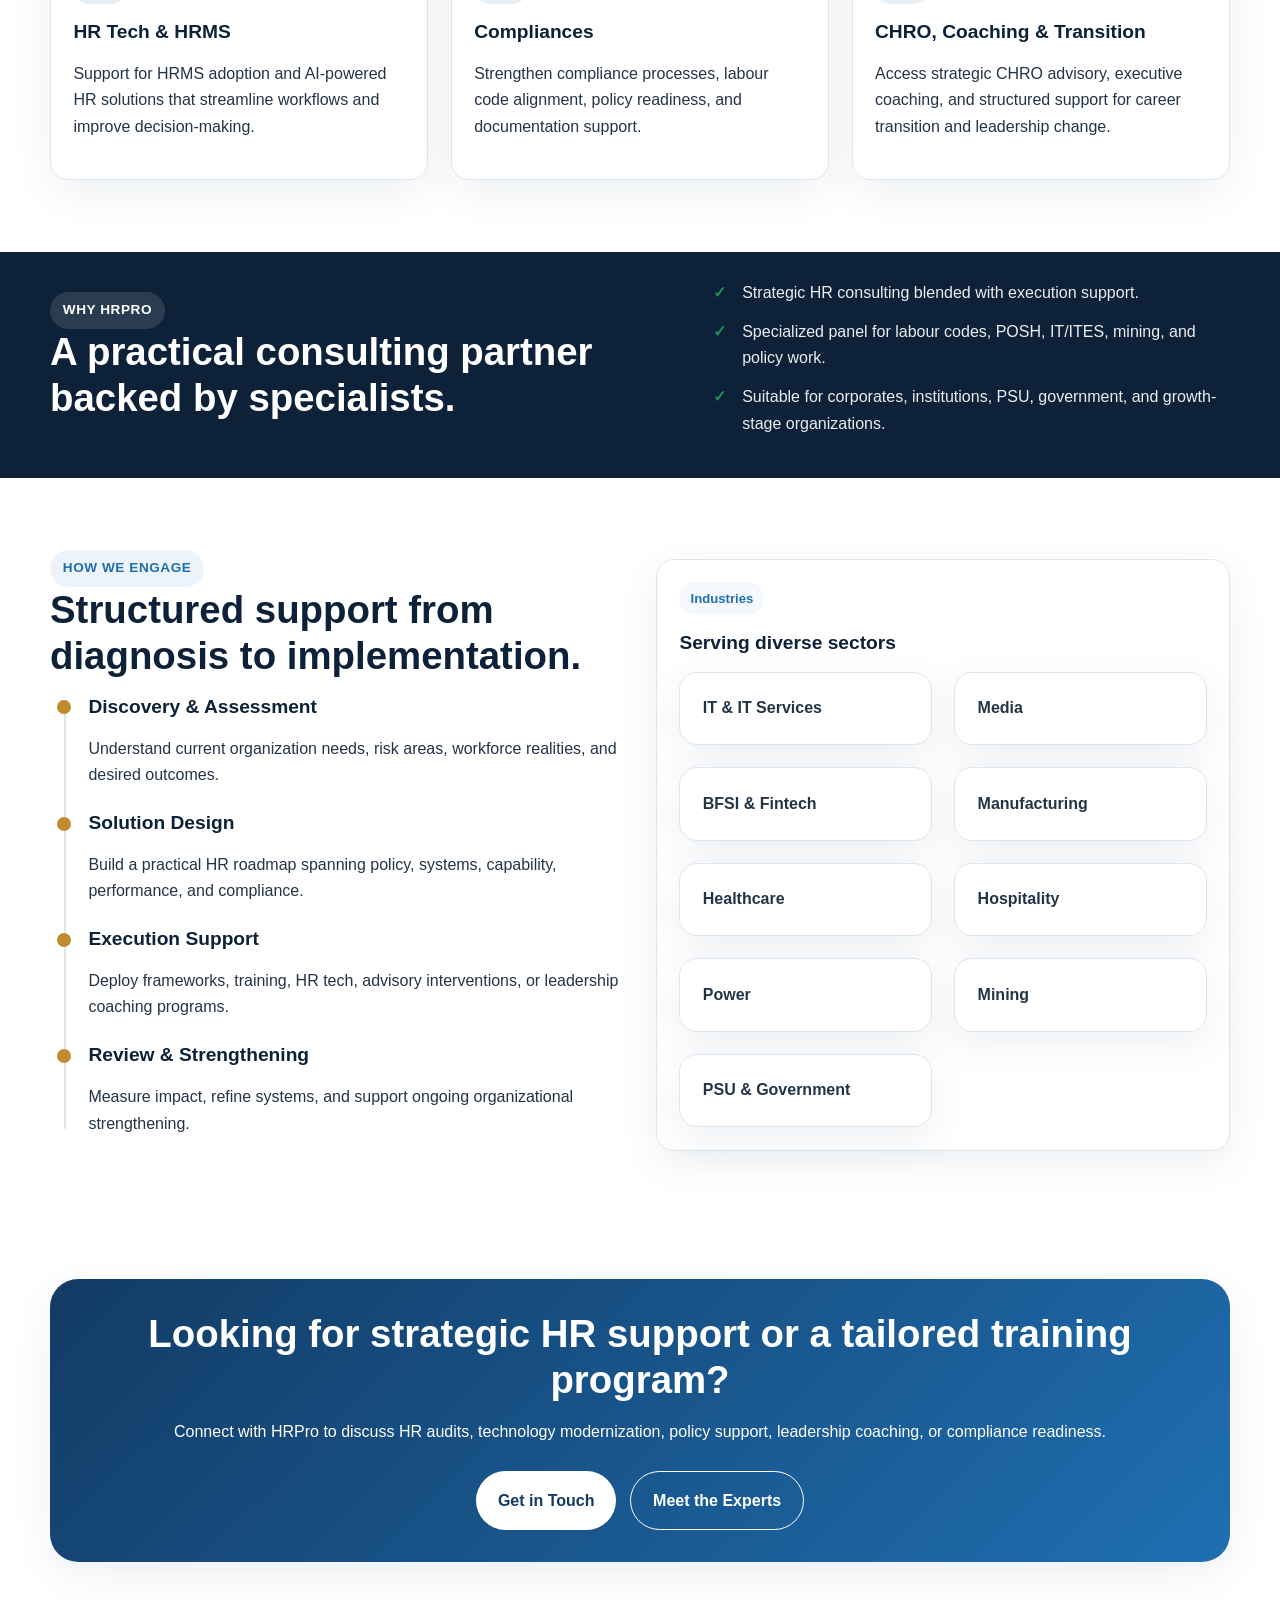
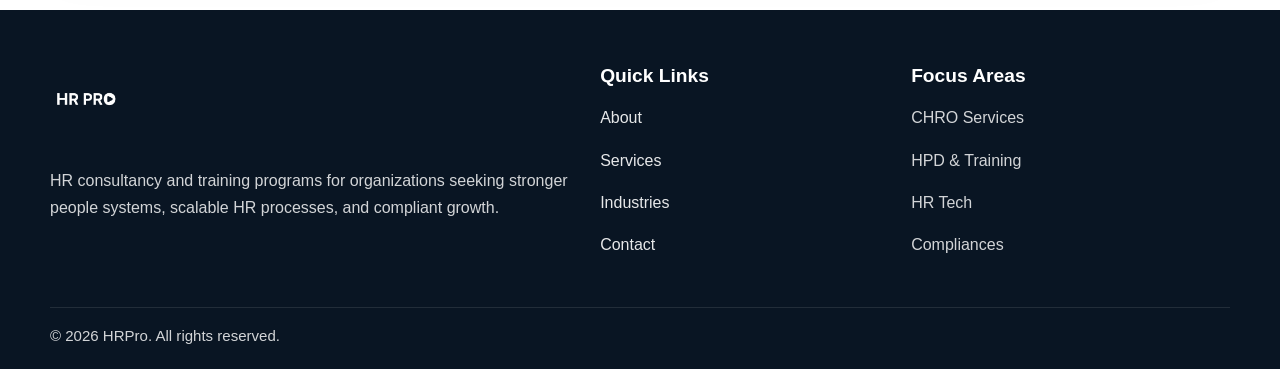
==== commit 3844efb0: "Update index.html" ====
--- a/index.html
+++ b/index.html
@@ -34,7 +34,7 @@
       <div class="container hero-grid">
         <div>
           <span class="eyebrow">CHRO | HPD | HR Tech | Compliances</span>
-          <h1>Strategic HR Advisory and Prople Development</h1>
+          <h1>Strategic HR Advisory and People Development</h1>
           <p class="lead">HRPro's team of experienced professionals with backgrounds in leading consulting and professional organizations helps strengthen people practices, improve performance systems, adopt modern HR technology, stay compliant, and build future-ready leadership capacity.</p>
           <div class="btn-group">
             <a class="btn btn-primary" href="contact.html">Schedule a Consultation</a>
